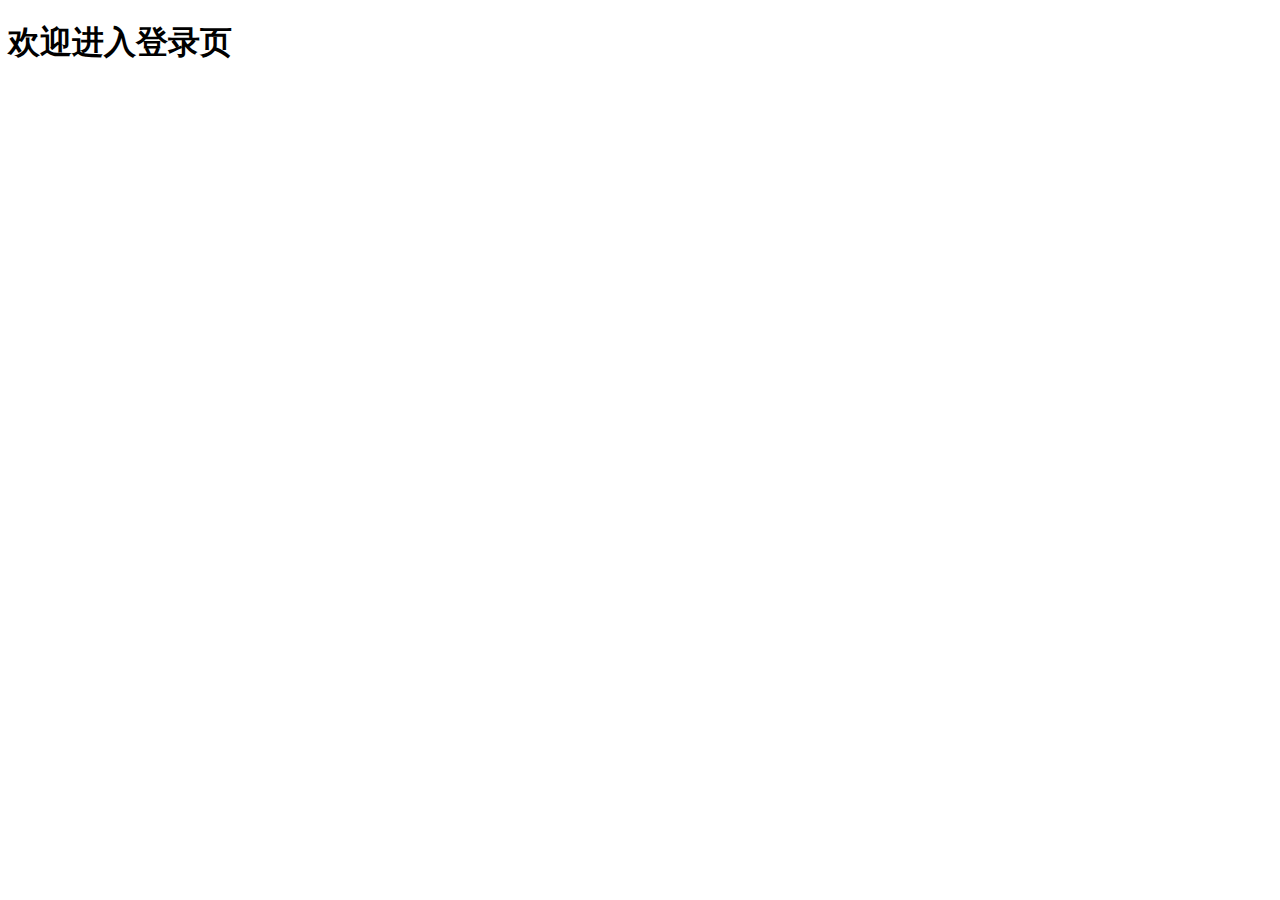
==== index.html @ f5b1056f "完成了登录和注册功能的开发" ====
<!DOCTYPE html>
<html lang="en">

<head>
    <meta charset="UTF-8">
    <meta http-equiv="X-UA-Compatible" content="IE=edge">
    <meta name="viewport" content="width=device-width, initial-scale=1.0">
    <title>Document</title>
</head>

<body>
    <h1>欢迎进入登录页</h1>
</body>

</html>
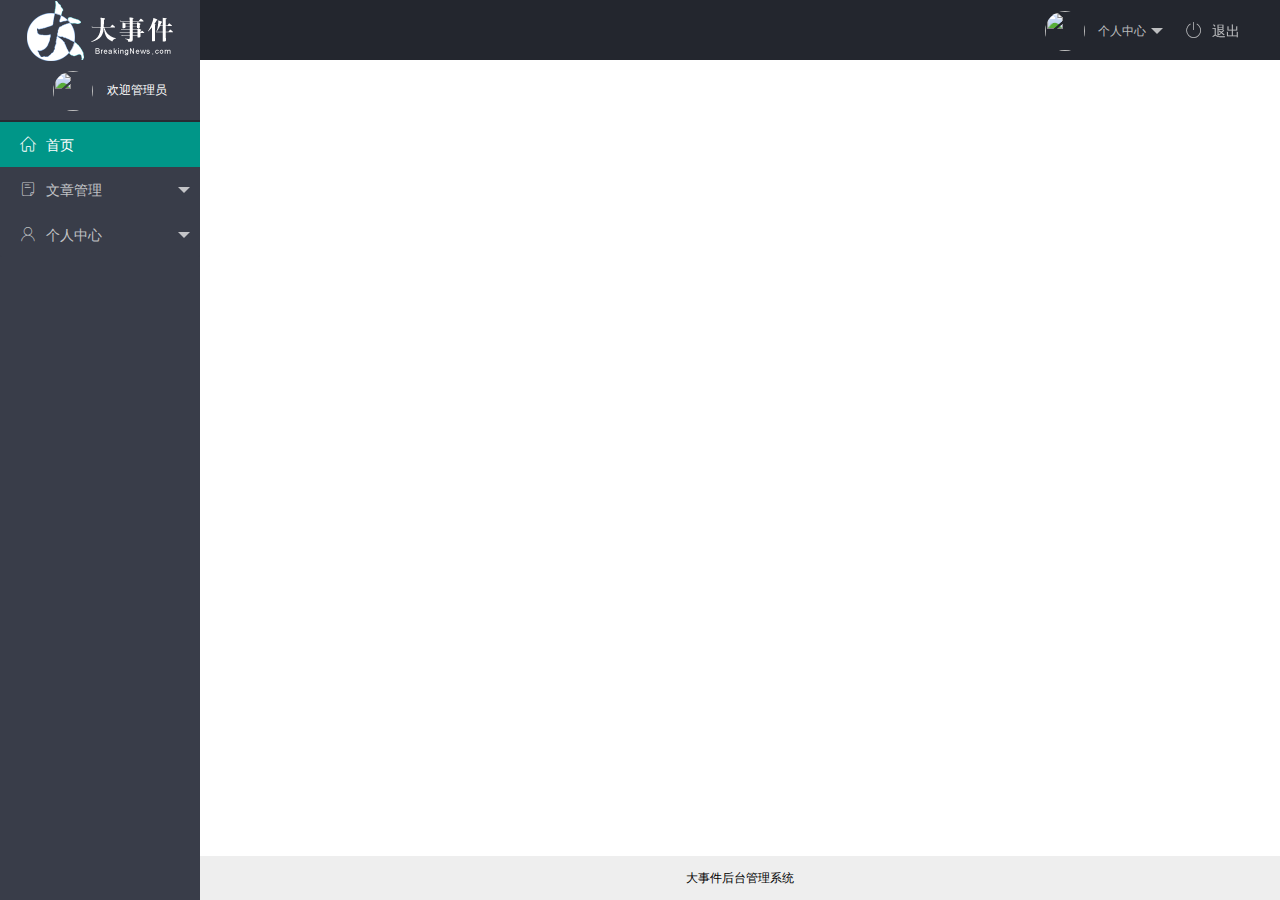
==== commit fb59032b: "完成了主页开发" ====
--- a/index.html
+++ b/index.html
@@ -5,11 +5,163 @@
     <meta charset="UTF-8">
     <meta http-equiv="X-UA-Compatible" content="IE=edge">
     <meta name="viewport" content="width=device-width, initial-scale=1.0">
-    <title>Document</title>
+    <title>后台首页</title>
+    <link rel="stylesheet" href="/assets/lib/layui/css/layui.css">
+    <!-- 导入第三方图标库 -->
+    <link rel="stylesheet" href="/assets/fonts/iconfont.css">
+    <link rel="stylesheet" href="/assets/css/index.css">
 </head>
 
 <body>
-    <h1>欢迎进入登录页</h1>
+
+    <div class="layui-layout layui-layout-admin">
+        <div class="layui-header">
+            <div class="layui-logo layui-hide-xs layui-bg-black">
+                <img src="/assets/images/logo.png" alt="">
+            </div>
+            <!-- 头部区域（可配合layui 已有的水平导航） -->
+            <ul class="layui-nav layui-layout-right">
+                <li class="layui-nav-item layui-hide layui-show-md-inline-block">
+                    <a href="javascript:;" class="userinfo">
+                        <img src="//tva1.sinaimg.cn/crop.0.0.118.118.180/5db11ff4gw1e77d3nqrv8j203b03cweg.jpg" class="layui-nav-img">
+                        <span class="text-avatar"></span> 个人中心
+                    </a>
+                    <dl class="layui-nav-child">
+                        <dd><a href="">基本资料</a></dd>
+                        <dd><a href="">更换头像</a></dd>
+                        <dd><a href="">重置密码</a></dd>
+                    </dl>
+                </li>
+                <li class="layui-nav-item" lay-unselect>
+                    <a href="JavaScript:;" id="loginout">
+                        <span class="iconfont icon-tuichu"></span>退出
+                    </a>
+                </li>
+            </ul>
+        </div>
+
+        <div class="layui-side layui-bg-black">
+            <div class="layui-side-scroll">
+                <div class="userinfo">
+                    <img src="//tva1.sinaimg.cn/crop.0.0.118.118.180/5db11ff4gw1e77d3nqrv8j203b03cweg.jpg" class="layui-nav-img">
+                    <span class="text-avatar"></span>
+                    <span id="welcome">欢迎</span>
+                </div>
+                <!-- 左侧导航区域（可配合layui已有的垂直导航） -->
+                <ul class="layui-nav layui-nav-tree" lay-filter="test" lay-shrink="all">
+                    <li class="layui-nav-item layui-this">
+                        <a class="" href="/home/dashboard.html" target="iframe">
+                            <span class="iconfont icon-home"></span>首页</a>
+
+                    </li>
+                    <li class="layui-nav-item">
+                        <a href="javascript:;">
+                            <span class="iconfont icon-16"></span>文章管理</a>
+                        <dl class="layui-nav-child">
+                            <dd>
+                                <a href="javascript:;">
+                                    <i class="layui-icon layui-icon-cols"></i>文章类别</a>
+                            </dd>
+                            <dd>
+                                <a href="javascript:;">
+                                    <i class="layui-icon layui-icon-cols"></i>文章列表</a>
+                            </dd>
+                            <dd>
+                                <a href="javascript:;">
+                                    <i class="layui-icon layui-icon-cols"></i>发布文章</a>
+                            </dd>
+                        </dl>
+                    </li>
+                    <li class="layui-nav-item">
+                        <a href="javascript:;">
+                            <span class="iconfont icon-user"></span>个人中心</a>
+                        <dl class="layui-nav-child">
+                            <dd>
+                                <a href="javascript:;">
+                                    <i class="layui-icon layui-icon-cols"></i>基本资料</a>
+                            </dd>
+                            <dd>
+                                <a href="javascript:;">
+                                    <i class="layui-icon layui-icon-cols"></i>更换头像</a>
+                            </dd>
+                            <dd>
+                                <a href="javascript:;">
+                                    <i class="layui-icon layui-icon-cols"></i>重置密码</a>
+                            </dd>
+                        </dl>
+                    </li>
+                </ul>
+            </div>
+        </div>
+
+        <div class="layui-body">
+            <!-- 内容主体区域 -->
+            <iframe src="" frameborder="0" name="iframe">
+
+            </iframe>
+        </div>
+
+        <div class="layui-footer">
+            <!-- 底部固定区域 -->
+            大事件后台管理系统
+        </div>
+    </div>
+    <script src="/assets/lib/layui/layui.all.js"></script>
+    <script>
+        //JS 
+        layui.use(['element', 'layer', 'util'], function() {
+            var element = layui.element,
+                layer = layui.layer,
+                util = layui.util,
+                $ = layui.$;
+
+            //头部事件
+            util.event('lay-header-event', {
+                //左侧菜单事件
+                menuLeft: function(othis) {
+                    layer.msg('展开左侧菜单的操作', {
+                        icon: 0
+                    });
+                },
+                menuRight: function() {
+                    layer.open({
+                        type: 1,
+                        content: '<div style="padding: 15px;">处理右侧面板的操作</div>',
+                        area: ['260px', '100%'],
+                        offset: 'rt' //右上角
+                            ,
+                        anim: 5,
+                        shadeClose: true
+                    });
+                }
+            });
+
+        });
+
+
+        var xhr = ""; //声明变量容纳XMLHttpRequest对象
+        //封装XMLHttpRequest对象创建⽅法（⽤于兼容低版本IE浏览器）
+        function createXHR() {
+            if (new window.XMLHttpRequest) { //如果浏览器⽀持对象XMLHttpRequest
+                xhr = new XMLHttpRequest();
+            } else {
+                xhr = new ActiveXObject("Microsoft.XMLH"); //低版本IE使⽤ActiveXObject
+            }
+        }
+        createXHR(); //调⽤函数以创建XMLHttpRequest对象
+        //使⽤XMLHttpRequest对象发送请求
+        xhr.open("get", "../../mock/userinfo.json", false); //创建请求
+        xhr.send(null); //发送请求
+        //获取返回的json数据，
+        var personStr = xhr.responseText; //返回的数据都是字符串，不具备对象⽅法
+        var per = JSON.parse(personStr); //使⽤JSON.parse⽅法将字符串数据转换为javascript对象
+        console.log(per) //tom
+    </script>”的文档
+
+    </script>
+    <script src="/assets/lib/layui/layui.all.js"></script>
+    <script src="/assets/lib/jquery.js" type="text/javascript"></script>
+    <script src="/assets/js/index.js" type="text/javascript"></script>
 </body>
 
 </html>--- a/assets/lib/layui/css/layui.css
+++ b/assets/lib/layui/css/layui.css
@@ -0,0 +1,5461 @@
+/** layui-v2.5.5 MIT License By https://www.layui.com */
+
+.layui-inline,
+img {
+    display: inline-block;
+    vertical-align: middle
+}
+
+h1,
+h2,
+h3,
+h4,
+h5,
+h6 {
+    font-weight: 400
+}
+
+.layui-edge,
+.layui-header,
+.layui-inline,
+.layui-main {
+    position: relative
+}
+
+.layui-body,
+.layui-edge,
+.layui-elip {
+    overflow: hidden
+}
+
+.layui-btn,
+.layui-edge,
+.layui-inline,
+img {
+    vertical-align: middle
+}
+
+.layui-btn,
+.layui-disabled,
+.layui-icon,
+.layui-unselect {
+    -moz-user-select: none;
+    -webkit-user-select: none;
+    -ms-user-select: none
+}
+
+.layui-elip,
+.layui-form-checkbox span,
+.layui-form-pane .layui-form-label {
+    text-overflow: ellipsis;
+    white-space: nowrap
+}
+
+.layui-breadcrumb,
+.layui-tree-btnGroup {
+    visibility: hidden
+}
+
+blockquote,
+body,
+button,
+dd,
+div,
+dl,
+dt,
+form,
+h1,
+h2,
+h3,
+h4,
+h5,
+h6,
+input,
+li,
+ol,
+p,
+pre,
+td,
+textarea,
+th,
+ul {
+    margin: 0;
+    padding: 0;
+    -webkit-tap-highlight-color: rgba(0, 0, 0, 0)
+}
+
+a:active,
+a:hover {
+    outline: 0
+}
+
+img {
+    border: none
+}
+
+li {
+    list-style: none
+}
+
+table {
+    border-collapse: collapse;
+    border-spacing: 0
+}
+
+h4,
+h5,
+h6 {
+    font-size: 100%
+}
+
+button,
+input,
+optgroup,
+option,
+select,
+textarea {
+    font-family: inherit;
+    font-size: inherit;
+    font-style: inherit;
+    font-weight: inherit;
+    outline: 0
+}
+
+pre {
+    white-space: pre-wrap;
+    white-space: -moz-pre-wrap;
+    white-space: -pre-wrap;
+    white-space: -o-pre-wrap;
+    word-wrap: break-word
+}
+
+body {
+    line-height: 24px;
+    font: 14px Helvetica Neue, Helvetica, PingFang SC, Tahoma, Arial, sans-serif
+}
+
+hr {
+    height: 1px;
+    margin: 10px 0;
+    border: 0;
+    clear: both
+}
+
+a {
+    color: #333;
+    text-decoration: none
+}
+
+a:hover {
+    color: #777
+}
+
+a cite {
+    font-style: normal;
+    *cursor: pointer
+}
+
+.layui-border-box,
+.layui-border-box * {
+    box-sizing: border-box
+}
+
+.layui-box,
+.layui-box * {
+    box-sizing: content-box
+}
+
+.layui-clear {
+    clear: both;
+    *zoom: 1
+}
+
+.layui-clear:after {
+    content: '\20';
+    clear: both;
+    *zoom: 1;
+    display: block;
+    height: 0
+}
+
+.layui-inline {
+    *display: inline;
+    *zoom: 1
+}
+
+.layui-edge {
+    display: inline-block;
+    width: 0;
+    height: 0;
+    border-width: 6px;
+    border-style: dashed;
+    border-color: transparent
+}
+
+.layui-edge-top {
+    top: -4px;
+    border-bottom-color: #999;
+    border-bottom-style: solid
+}
+
+.layui-edge-right {
+    border-left-color: #999;
+    border-left-style: solid
+}
+
+.layui-edge-bottom {
+    top: 2px;
+    border-top-color: #999;
+    border-top-style: solid
+}
+
+.layui-edge-left {
+    border-right-color: #999;
+    border-right-style: solid
+}
+
+.layui-disabled,
+.layui-disabled:hover {
+    color: #d2d2d2!important;
+    cursor: not-allowed!important
+}
+
+.layui-circle {
+    border-radius: 100%
+}
+
+.layui-show {
+    display: block!important
+}
+
+.layui-hide {
+    display: none!important
+}
+
+@font-face {
+    font-family: layui-icon;
+    src: url(../font/iconfont.eot?v=250);
+    src: url(../font/iconfont.eot?v=250#iefix) format('embedded-opentype'), url(../font/iconfont.woff2?v=250) format('woff2'), url(../font/iconfont.woff?v=250) format('woff'), url(../font/iconfont.ttf?v=250) format('truetype'), url(../font/iconfont.svg?v=250#layui-icon) format('svg')
+}
+
+.layui-icon {
+    font-family: layui-icon!important;
+    font-size: 16px;
+    font-style: normal;
+    -webkit-font-smoothing: antialiased;
+    -moz-osx-font-smoothing: grayscale
+}
+
+.layui-icon-reply-fill:before {
+    content: "\e611"
+}
+
+.layui-icon-set-fill:before {
+    content: "\e614"
+}
+
+.layui-icon-menu-fill:before {
+    content: "\e60f"
+}
+
+.layui-icon-search:before {
+    content: "\e615"
+}
+
+.layui-icon-share:before {
+    content: "\e641"
+}
+
+.layui-icon-set-sm:before {
+    content: "\e620"
+}
+
+.layui-icon-engine:before {
+    content: "\e628"
+}
+
+.layui-icon-close:before {
+    content: "\1006"
+}
+
+.layui-icon-close-fill:before {
+    content: "\1007"
+}
+
+.layui-icon-chart-screen:before {
+    content: "\e629"
+}
+
+.layui-icon-star:before {
+    content: "\e600"
+}
+
+.layui-icon-circle-dot:before {
+    content: "\e617"
+}
+
+.layui-icon-chat:before {
+    content: "\e606"
+}
+
+.layui-icon-release:before {
+    content: "\e609"
+}
+
+.layui-icon-list:before {
+    content: "\e60a"
+}
+
+.layui-icon-chart:before {
+    content: "\e62c"
+}
+
+.layui-icon-ok-circle:before {
+    content: "\1005"
+}
+
+.layui-icon-layim-theme:before {
+    content: "\e61b"
+}
+
+.layui-icon-table:before {
+    content: "\e62d"
+}
+
+.layui-icon-right:before {
+    content: "\e602"
+}
+
+.layui-icon-left:before {
+    content: "\e603"
+}
+
+.layui-icon-cart-simple:before {
+    content: "\e698"
+}
+
+.layui-icon-face-cry:before {
+    content: "\e69c"
+}
+
+.layui-icon-face-smile:before {
+    content: "\e6af"
+}
+
+.layui-icon-survey:before {
+    content: "\e6b2"
+}
+
+.layui-icon-tree:before {
+    content: "\e62e"
+}
+
+.layui-icon-upload-circle:before {
+    content: "\e62f"
+}
+
+.layui-icon-add-circle:before {
+    content: "\e61f"
+}
+
+.layui-icon-download-circle:before {
+    content: "\e601"
+}
+
+.layui-icon-templeate-1:before {
+    content: "\e630"
+}
+
+.layui-icon-util:before {
+    content: "\e631"
+}
+
+.layui-icon-face-surprised:before {
+    content: "\e664"
+}
+
+.layui-icon-edit:before {
+    content: "\e642"
+}
+
+.layui-icon-speaker:before {
+    content: "\e645"
+}
+
+.layui-icon-down:before {
+    content: "\e61a"
+}
+
+.layui-icon-file:before {
+    content: "\e621"
+}
+
+.layui-icon-layouts:before {
+    content: "\e632"
+}
+
+.layui-icon-rate-half:before {
+    content: "\e6c9"
+}
+
+.layui-icon-add-circle-fine:before {
+    content: "\e608"
+}
+
+.layui-icon-prev-circle:before {
+    content: "\e633"
+}
+
+.layui-icon-read:before {
+    content: "\e705"
+}
+
+.layui-icon-404:before {
+    content: "\e61c"
+}
+
+.layui-icon-carousel:before {
+    content: "\e634"
+}
+
+.layui-icon-help:before {
+    content: "\e607"
+}
+
+.layui-icon-code-circle:before {
+    content: "\e635"
+}
+
+.layui-icon-water:before {
+    content: "\e636"
+}
+
+.layui-icon-username:before {
+    content: "\e66f"
+}
+
+.layui-icon-find-fill:before {
+    content: "\e670"
+}
+
+.layui-icon-about:before {
+    content: "\e60b"
+}
+
+.layui-icon-location:before {
+    content: "\e715"
+}
+
+.layui-icon-up:before {
+    content: "\e619"
+}
+
+.layui-icon-pause:before {
+    content: "\e651"
+}
+
+.layui-icon-date:before {
+    content: "\e637"
+}
+
+.layui-icon-layim-uploadfile:before {
+    content: "\e61d"
+}
+
+.layui-icon-delete:before {
+    content: "\e640"
+}
+
+.layui-icon-play:before {
+    content: "\e652"
+}
+
+.layui-icon-top:before {
+    content: "\e604"
+}
+
+.layui-icon-friends:before {
+    content: "\e612"
+}
+
+.layui-icon-refresh-3:before {
+    content: "\e9aa"
+}
+
+.layui-icon-ok:before {
+    content: "\e605"
+}
+
+.layui-icon-layer:before {
+    content: "\e638"
+}
+
+.layui-icon-face-smile-fine:before {
+    content: "\e60c"
+}
+
+.layui-icon-dollar:before {
+    content: "\e659"
+}
+
+.layui-icon-group:before {
+    content: "\e613"
+}
+
+.layui-icon-layim-download:before {
+    content: "\e61e"
+}
+
+.layui-icon-picture-fine:before {
+    content: "\e60d"
+}
+
+.layui-icon-link:before {
+    content: "\e64c"
+}
+
+.layui-icon-diamond:before {
+    content: "\e735"
+}
+
+.layui-icon-log:before {
+    content: "\e60e"
+}
+
+.layui-icon-rate-solid:before {
+    content: "\e67a"
+}
+
+.layui-icon-fonts-del:before {
+    content: "\e64f"
+}
+
+.layui-icon-unlink:before {
+    content: "\e64d"
+}
+
+.layui-icon-fonts-clear:before {
+    content: "\e639"
+}
+
+.layui-icon-triangle-r:before {
+    content: "\e623"
+}
+
+.layui-icon-circle:before {
+    content: "\e63f"
+}
+
+.layui-icon-radio:before {
+    content: "\e643"
+}
+
+.layui-icon-align-center:before {
+    content: "\e647"
+}
+
+.layui-icon-align-right:before {
+    content: "\e648"
+}
+
+.layui-icon-align-left:before {
+    content: "\e649"
+}
+
+.layui-icon-loading-1:before {
+    content: "\e63e"
+}
+
+.layui-icon-return:before {
+    content: "\e65c"
+}
+
+.layui-icon-fonts-strong:before {
+    content: "\e62b"
+}
+
+.layui-icon-upload:before {
+    content: "\e67c"
+}
+
+.layui-icon-dialogue:before {
+    content: "\e63a"
+}
+
+.layui-icon-video:before {
+    content: "\e6ed"
+}
+
+.layui-icon-headset:before {
+    content: "\e6fc"
+}
+
+.layui-icon-cellphone-fine:before {
+    content: "\e63b"
+}
+
+.layui-icon-add-1:before {
+    content: "\e654"
+}
+
+.layui-icon-face-smile-b:before {
+    content: "\e650"
+}
+
+.layui-icon-fonts-html:before {
+    content: "\e64b"
+}
+
+.layui-icon-form:before {
+    content: "\e63c"
+}
+
+.layui-icon-cart:before {
+    content: "\e657"
+}
+
+.layui-icon-camera-fill:before {
+    content: "\e65d"
+}
+
+.layui-icon-tabs:before {
+    content: "\e62a"
+}
+
+.layui-icon-fonts-code:before {
+    content: "\e64e"
+}
+
+.layui-icon-fire:before {
+    content: "\e756"
+}
+
+.layui-icon-set:before {
+    content: "\e716"
+}
+
+.layui-icon-fonts-u:before {
+    content: "\e646"
+}
+
+.layui-icon-triangle-d:before {
+    content: "\e625"
+}
+
+.layui-icon-tips:before {
+    content: "\e702"
+}
+
+.layui-icon-picture:before {
+    content: "\e64a"
+}
+
+.layui-icon-more-vertical:before {
+    content: "\e671"
+}
+
+.layui-icon-flag:before {
+    content: "\e66c"
+}
+
+.layui-icon-loading:before {
+    content: "\e63d"
+}
+
+.layui-icon-fonts-i:before {
+    content: "\e644"
+}
+
+.layui-icon-refresh-1:before {
+    content: "\e666"
+}
+
+.layui-icon-rmb:before {
+    content: "\e65e"
+}
+
+.layui-icon-home:before {
+    content: "\e68e"
+}
+
+.layui-icon-user:before {
+    content: "\e770"
+}
+
+.layui-icon-notice:before {
+    content: "\e667"
+}
+
+.layui-icon-login-weibo:before {
+    content: "\e675"
+}
+
+.layui-icon-voice:before {
+    content: "\e688"
+}
+
+.layui-icon-upload-drag:before {
+    content: "\e681"
+}
+
+.layui-icon-login-qq:before {
+    content: "\e676"
+}
+
+.layui-icon-snowflake:before {
+    content: "\e6b1"
+}
+
+.layui-icon-file-b:before {
+    content: "\e655"
+}
+
+.layui-icon-template:before {
+    content: "\e663"
+}
+
+.layui-icon-auz:before {
+    content: "\e672"
+}
+
+.layui-icon-console:before {
+    content: "\e665"
+}
+
+.layui-icon-app:before {
+    content: "\e653"
+}
+
+.layui-icon-prev:before {
+    content: "\e65a"
+}
+
+.layui-icon-website:before {
+    content: "\e7ae"
+}
+
+.layui-icon-next:before {
+    content: "\e65b"
+}
+
+.layui-icon-component:before {
+    content: "\e857"
+}
+
+.layui-icon-more:before {
+    content: "\e65f"
+}
+
+.layui-icon-login-wechat:before {
+    content: "\e677"
+}
+
+.layui-icon-shrink-right:before {
+    content: "\e668"
+}
+
+.layui-icon-spread-left:before {
+    content: "\e66b"
+}
+
+.layui-icon-camera:before {
+    content: "\e660"
+}
+
+.layui-icon-note:before {
+    content: "\e66e"
+}
+
+.layui-icon-refresh:before {
+    content: "\e669"
+}
+
+.layui-icon-female:before {
+    content: "\e661"
+}
+
+.layui-icon-male:before {
+    content: "\e662"
+}
+
+.layui-icon-password:before {
+    content: "\e673"
+}
+
+.layui-icon-senior:before {
+    content: "\e674"
+}
+
+.layui-icon-theme:before {
+    content: "\e66a"
+}
+
+.layui-icon-tread:before {
+    content: "\e6c5"
+}
+
+.layui-icon-praise:before {
+    content: "\e6c6"
+}
+
+.layui-icon-star-fill:before {
+    content: "\e658"
+}
+
+.layui-icon-rate:before {
+    content: "\e67b"
+}
+
+.layui-icon-template-1:before {
+    content: "\e656"
+}
+
+.layui-icon-vercode:before {
+    content: "\e679"
+}
+
+.layui-icon-cellphone:before {
+    content: "\e678"
+}
+
+.layui-icon-screen-full:before {
+    content: "\e622"
+}
+
+.layui-icon-screen-restore:before {
+    content: "\e758"
+}
+
+.layui-icon-cols:before {
+    content: "\e610"
+}
+
+.layui-icon-export:before {
+    content: "\e67d"
+}
+
+.layui-icon-print:before {
+    content: "\e66d"
+}
+
+.layui-icon-slider:before {
+    content: "\e714"
+}
+
+.layui-icon-addition:before {
+    content: "\e624"
+}
+
+.layui-icon-subtraction:before {
+    content: "\e67e"
+}
+
+.layui-icon-service:before {
+    content: "\e626"
+}
+
+.layui-icon-transfer:before {
+    content: "\e691"
+}
+
+.layui-main {
+    width: 1140px;
+    margin: 0 auto
+}
+
+.layui-header {
+    z-index: 1000;
+    height: 60px
+}
+
+.layui-header a:hover {
+    transition: all .5s;
+    -webkit-transition: all .5s
+}
+
+.layui-side {
+    position: fixed;
+    left: 0;
+    top: 0;
+    bottom: 0;
+    z-index: 999;
+    width: 200px;
+    overflow-x: hidden
+}
+
+.layui-side-scroll {
+    position: relative;
+    width: 220px;
+    height: 100%;
+    overflow-x: hidden
+}
+
+.layui-body {
+    position: absolute;
+    left: 200px;
+    right: 0;
+    top: 0;
+    bottom: 0;
+    z-index: 998;
+    width: auto;
+    overflow-y: auto;
+    box-sizing: border-box
+}
+
+.layui-layout-body {
+    overflow: hidden
+}
+
+.layui-layout-admin .layui-header {
+    background-color: #23262E
+}
+
+.layui-layout-admin .layui-side {
+    top: 60px;
+    width: 200px;
+    overflow-x: hidden
+}
+
+.layui-layout-admin .layui-body {
+    position: fixed;
+    top: 60px;
+    bottom: 44px
+}
+
+.layui-layout-admin .layui-main {
+    width: auto;
+    margin: 0 15px
+}
+
+.layui-layout-admin .layui-footer {
+    position: fixed;
+    left: 200px;
+    right: 0;
+    bottom: 0;
+    height: 44px;
+    line-height: 44px;
+    padding: 0 15px;
+    background-color: #eee
+}
+
+.layui-layout-admin .layui-logo {
+    position: absolute;
+    left: 0;
+    top: 0;
+    width: 200px;
+    height: 100%;
+    line-height: 60px;
+    text-align: center;
+    color: #009688;
+    font-size: 16px
+}
+
+.layui-layout-admin .layui-header .layui-nav {
+    background: 0 0
+}
+
+.layui-layout-left {
+    position: absolute!important;
+    left: 200px;
+    top: 0
+}
+
+.layui-layout-right {
+    position: absolute!important;
+    right: 0;
+    top: 0
+}
+
+.layui-container {
+    position: relative;
+    margin: 0 auto;
+    padding: 0 15px;
+    box-sizing: border-box
+}
+
+.layui-fluid {
+    position: relative;
+    margin: 0 auto;
+    padding: 0 15px
+}
+
+.layui-row:after,
+.layui-row:before {
+    content: '';
+    display: block;
+    clear: both
+}
+
+.layui-col-lg1,
+.layui-col-lg10,
+.layui-col-lg11,
+.layui-col-lg12,
+.layui-col-lg2,
+.layui-col-lg3,
+.layui-col-lg4,
+.layui-col-lg5,
+.layui-col-lg6,
+.layui-col-lg7,
+.layui-col-lg8,
+.layui-col-lg9,
+.layui-col-md1,
+.layui-col-md10,
+.layui-col-md11,
+.layui-col-md12,
+.layui-col-md2,
+.layui-col-md3,
+.layui-col-md4,
+.layui-col-md5,
+.layui-col-md6,
+.layui-col-md7,
+.layui-col-md8,
+.layui-col-md9,
+.layui-col-sm1,
+.layui-col-sm10,
+.layui-col-sm11,
+.layui-col-sm12,
+.layui-col-sm2,
+.layui-col-sm3,
+.layui-col-sm4,
+.layui-col-sm5,
+.layui-col-sm6,
+.layui-col-sm7,
+.layui-col-sm8,
+.layui-col-sm9,
+.layui-col-xs1,
+.layui-col-xs10,
+.layui-col-xs11,
+.layui-col-xs12,
+.layui-col-xs2,
+.layui-col-xs3,
+.layui-col-xs4,
+.layui-col-xs5,
+.layui-col-xs6,
+.layui-col-xs7,
+.layui-col-xs8,
+.layui-col-xs9 {
+    position: relative;
+    display: block;
+    box-sizing: border-box
+}
+
+.layui-col-xs1,
+.layui-col-xs10,
+.layui-col-xs11,
+.layui-col-xs12,
+.layui-col-xs2,
+.layui-col-xs3,
+.layui-col-xs4,
+.layui-col-xs5,
+.layui-col-xs6,
+.layui-col-xs7,
+.layui-col-xs8,
+.layui-col-xs9 {
+    float: left
+}
+
+.layui-col-xs1 {
+    width: 8.33333333%
+}
+
+.layui-col-xs2 {
+    width: 16.66666667%
+}
+
+.layui-col-xs3 {
+    width: 25%
+}
+
+.layui-col-xs4 {
+    width: 33.33333333%
+}
+
+.layui-col-xs5 {
+    width: 41.66666667%
+}
+
+.layui-col-xs6 {
+    width: 50%
+}
+
+.layui-col-xs7 {
+    width: 58.33333333%
+}
+
+.layui-col-xs8 {
+    width: 66.66666667%
+}
+
+.layui-col-xs9 {
+    width: 75%
+}
+
+.layui-col-xs10 {
+    width: 83.33333333%
+}
+
+.layui-col-xs11 {
+    width: 91.66666667%
+}
+
+.layui-col-xs12 {
+    width: 100%
+}
+
+.layui-col-xs-offset1 {
+    margin-left: 8.33333333%
+}
+
+.layui-col-xs-offset2 {
+    margin-left: 16.66666667%
+}
+
+.layui-col-xs-offset3 {
+    margin-left: 25%
+}
+
+.layui-col-xs-offset4 {
+    margin-left: 33.33333333%
+}
+
+.layui-col-xs-offset5 {
+    margin-left: 41.66666667%
+}
+
+.layui-col-xs-offset6 {
+    margin-left: 50%
+}
+
+.layui-col-xs-offset7 {
+    margin-left: 58.33333333%
+}
+
+.layui-col-xs-offset8 {
+    margin-left: 66.66666667%
+}
+
+.layui-col-xs-offset9 {
+    margin-left: 75%
+}
+
+.layui-col-xs-offset10 {
+    margin-left: 83.33333333%
+}
+
+.layui-col-xs-offset11 {
+    margin-left: 91.66666667%
+}
+
+.layui-col-xs-offset12 {
+    margin-left: 100%
+}
+
+@media screen and (max-width:768px) {
+    .layui-hide-xs {
+        display: none!important
+    }
+    .layui-show-xs-block {
+        display: block!important
+    }
+    .layui-show-xs-inline {
+        display: inline!important
+    }
+    .layui-show-xs-inline-block {
+        display: inline-block!important
+    }
+}
+
+@media screen and (min-width:768px) {
+    .layui-container {
+        width: 750px
+    }
+    .layui-hide-sm {
+        display: none!important
+    }
+    .layui-show-sm-block {
+        display: block!important
+    }
+    .layui-show-sm-inline {
+        display: inline!important
+    }
+    .layui-show-sm-inline-block {
+        display: inline-block!important
+    }
+    .layui-col-sm1,
+    .layui-col-sm10,
+    .layui-col-sm11,
+    .layui-col-sm12,
+    .layui-col-sm2,
+    .layui-col-sm3,
+    .layui-col-sm4,
+    .layui-col-sm5,
+    .layui-col-sm6,
+    .layui-col-sm7,
+    .layui-col-sm8,
+    .layui-col-sm9 {
+        float: left
+    }
+    .layui-col-sm1 {
+        width: 8.33333333%
+    }
+    .layui-col-sm2 {
+        width: 16.66666667%
+    }
+    .layui-col-sm3 {
+        width: 25%
+    }
+    .layui-col-sm4 {
+        width: 33.33333333%
+    }
+    .layui-col-sm5 {
+        width: 41.66666667%
+    }
+    .layui-col-sm6 {
+        width: 50%
+    }
+    .layui-col-sm7 {
+        width: 58.33333333%
+    }
+    .layui-col-sm8 {
+        width: 66.66666667%
+    }
+    .layui-col-sm9 {
+        width: 75%
+    }
+    .layui-col-sm10 {
+        width: 83.33333333%
+    }
+    .layui-col-sm11 {
+        width: 91.66666667%
+    }
+    .layui-col-sm12 {
+        width: 100%
+    }
+    .layui-col-sm-offset1 {
+        margin-left: 8.33333333%
+    }
+    .layui-col-sm-offset2 {
+        margin-left: 16.66666667%
+    }
+    .layui-col-sm-offset3 {
+        margin-left: 25%
+    }
+    .layui-col-sm-offset4 {
+        margin-left: 33.33333333%
+    }
+    .layui-col-sm-offset5 {
+        margin-left: 41.66666667%
+    }
+    .layui-col-sm-offset6 {
+        margin-left: 50%
+    }
+    .layui-col-sm-offset7 {
+        margin-left: 58.33333333%
+    }
+    .layui-col-sm-offset8 {
+        margin-left: 66.66666667%
+    }
+    .layui-col-sm-offset9 {
+        margin-left: 75%
+    }
+    .layui-col-sm-offset10 {
+        margin-left: 83.33333333%
+    }
+    .layui-col-sm-offset11 {
+        margin-left: 91.66666667%
+    }
+    .layui-col-sm-offset12 {
+        margin-left: 100%
+    }
+}
+
+@media screen and (min-width:992px) {
+    .layui-container {
+        width: 970px
+    }
+    .layui-hide-md {
+        display: none!important
+    }
+    .layui-show-md-block {
+        display: block!important
+    }
+    .layui-show-md-inline {
+        display: inline!important
+    }
+    .layui-show-md-inline-block {
+        display: inline-block!important
+    }
+    .layui-col-md1,
+    .layui-col-md10,
+    .layui-col-md11,
+    .layui-col-md12,
+    .layui-col-md2,
+    .layui-col-md3,
+    .layui-col-md4,
+    .layui-col-md5,
+    .layui-col-md6,
+    .layui-col-md7,
+    .layui-col-md8,
+    .layui-col-md9 {
+        float: left
+    }
+    .layui-col-md1 {
+        width: 8.33333333%
+    }
+    .layui-col-md2 {
+        width: 16.66666667%
+    }
+    .layui-col-md3 {
+        width: 25%
+    }
+    .layui-col-md4 {
+        width: 33.33333333%
+    }
+    .layui-col-md5 {
+        width: 41.66666667%
+    }
+    .layui-col-md6 {
+        width: 50%
+    }
+    .layui-col-md7 {
+        width: 58.33333333%
+    }
+    .layui-col-md8 {
+        width: 66.66666667%
+    }
+    .layui-col-md9 {
+        width: 75%
+    }
+    .layui-col-md10 {
+        width: 83.33333333%
+    }
+    .layui-col-md11 {
+        width: 91.66666667%
+    }
+    .layui-col-md12 {
+        width: 100%
+    }
+    .layui-col-md-offset1 {
+        margin-left: 8.33333333%
+    }
+    .layui-col-md-offset2 {
+        margin-left: 16.66666667%
+    }
+    .layui-col-md-offset3 {
+        margin-left: 25%
+    }
+    .layui-col-md-offset4 {
+        margin-left: 33.33333333%
+    }
+    .layui-col-md-offset5 {
+        margin-left: 41.66666667%
+    }
+    .layui-col-md-offset6 {
+        margin-left: 50%
+    }
+    .layui-col-md-offset7 {
+        margin-left: 58.33333333%
+    }
+    .layui-col-md-offset8 {
+        margin-left: 66.66666667%
+    }
+    .layui-col-md-offset9 {
+        margin-left: 75%
+    }
+    .layui-col-md-offset10 {
+        margin-left: 83.33333333%
+    }
+    .layui-col-md-offset11 {
+        margin-left: 91.66666667%
+    }
+    .layui-col-md-offset12 {
+        margin-left: 100%
+    }
+}
+
+@media screen and (min-width:1200px) {
+    .layui-container {
+        width: 1170px
+    }
+    .layui-hide-lg {
+        display: none!important
+    }
+    .layui-show-lg-block {
+        display: block!important
+    }
+    .layui-show-lg-inline {
+        display: inline!important
+    }
+    .layui-show-lg-inline-block {
+        display: inline-block!important
+    }
+    .layui-col-lg1,
+    .layui-col-lg10,
+    .layui-col-lg11,
+    .layui-col-lg12,
+    .layui-col-lg2,
+    .layui-col-lg3,
+    .layui-col-lg4,
+    .layui-col-lg5,
+    .layui-col-lg6,
+    .layui-col-lg7,
+    .layui-col-lg8,
+    .layui-col-lg9 {
+        float: left
+    }
+    .layui-col-lg1 {
+        width: 8.33333333%
+    }
+    .layui-col-lg2 {
+        width: 16.66666667%
+    }
+    .layui-col-lg3 {
+        width: 25%
+    }
+    .layui-col-lg4 {
+        width: 33.33333333%
+    }
+    .layui-col-lg5 {
+        width: 41.66666667%
+    }
+    .layui-col-lg6 {
+        width: 50%
+    }
+    .layui-col-lg7 {
+        width: 58.33333333%
+    }
+    .layui-col-lg8 {
+        width: 66.66666667%
+    }
+    .layui-col-lg9 {
+        width: 75%
+    }
+    .layui-col-lg10 {
+        width: 83.33333333%
+    }
+    .layui-col-lg11 {
+        width: 91.66666667%
+    }
+    .layui-col-lg12 {
+        width: 100%
+    }
+    .layui-col-lg-offset1 {
+        margin-left: 8.33333333%
+    }
+    .layui-col-lg-offset2 {
+        margin-left: 16.66666667%
+    }
+    .layui-col-lg-offset3 {
+        margin-left: 25%
+    }
+    .layui-col-lg-offset4 {
+        margin-left: 33.33333333%
+    }
+    .layui-col-lg-offset5 {
+        margin-left: 41.66666667%
+    }
+    .layui-col-lg-offset6 {
+        margin-left: 50%
+    }
+    .layui-col-lg-offset7 {
+        margin-left: 58.33333333%
+    }
+    .layui-col-lg-offset8 {
+        margin-left: 66.66666667%
+    }
+    .layui-col-lg-offset9 {
+        margin-left: 75%
+    }
+    .layui-col-lg-offset10 {
+        margin-left: 83.33333333%
+    }
+    .layui-col-lg-offset11 {
+        margin-left: 91.66666667%
+    }
+    .layui-col-lg-offset12 {
+        margin-left: 100%
+    }
+}
+
+.layui-col-space1 {
+    margin: -.5px
+}
+
+.layui-col-space1>* {
+    padding: .5px
+}
+
+.layui-col-space3 {
+    margin: -1.5px
+}
+
+.layui-col-space3>* {
+    padding: 1.5px
+}
+
+.layui-col-space5 {
+    margin: -2.5px
+}
+
+.layui-col-space5>* {
+    padding: 2.5px
+}
+
+.layui-col-space8 {
+    margin: -3.5px
+}
+
+.layui-col-space8>* {
+    padding: 3.5px
+}
+
+.layui-col-space10 {
+    margin: -5px
+}
+
+.layui-col-space10>* {
+    padding: 5px
+}
+
+.layui-col-space12 {
+    margin: -6px
+}
+
+.layui-col-space12>* {
+    padding: 6px
+}
+
+.layui-col-space15 {
+    margin: -7.5px
+}
+
+.layui-col-space15>* {
+    padding: 7.5px
+}
+
+.layui-col-space18 {
+    margin: -9px
+}
+
+.layui-col-space18>* {
+    padding: 9px
+}
+
+.layui-col-space20 {
+    margin: -10px
+}
+
+.layui-col-space20>* {
+    padding: 10px
+}
+
+.layui-col-space22 {
+    margin: -11px
+}
+
+.layui-col-space22>* {
+    padding: 11px
+}
+
+.layui-col-space25 {
+    margin: -12.5px
+}
+
+.layui-col-space25>* {
+    padding: 12.5px
+}
+
+.layui-col-space30 {
+    margin: -15px
+}
+
+.layui-col-space30>* {
+    padding: 15px
+}
+
+.layui-btn,
+.layui-input,
+.layui-select,
+.layui-textarea,
+.layui-upload-button {
+    outline: 0;
+    -webkit-appearance: none;
+    transition: all .3s;
+    -webkit-transition: all .3s;
+    box-sizing: border-box
+}
+
+.layui-elem-quote {
+    margin-bottom: 10px;
+    padding: 15px;
+    line-height: 22px;
+    border-left: 5px solid #009688;
+    border-radius: 0 2px 2px 0;
+    background-color: #f2f2f2
+}
+
+.layui-quote-nm {
+    border-style: solid;
+    border-width: 1px 1px 1px 5px;
+    background: 0 0
+}
+
+.layui-elem-field {
+    margin-bottom: 10px;
+    padding: 0;
+    border-width: 1px;
+    border-style: solid
+}
+
+.layui-elem-field legend {
+    margin-left: 20px;
+    padding: 0 10px;
+    font-size: 20px;
+    font-weight: 300
+}
+
+.layui-field-title {
+    margin: 10px 0 20px;
+    border-width: 1px 0 0
+}
+
+.layui-field-box {
+    padding: 10px 15px
+}
+
+.layui-field-title .layui-field-box {
+    padding: 10px 0
+}
+
+.layui-progress {
+    position: relative;
+    height: 6px;
+    border-radius: 20px;
+    background-color: #e2e2e2
+}
+
+.layui-progress-bar {
+    position: absolute;
+    left: 0;
+    top: 0;
+    width: 0;
+    max-width: 100%;
+    height: 6px;
+    border-radius: 20px;
+    text-align: right;
+    background-color: #5FB878;
+    transition: all .3s;
+    -webkit-transition: all .3s
+}
+
+.layui-progress-big,
+.layui-progress-big .layui-progress-bar {
+    height: 18px;
+    line-height: 18px
+}
+
+.layui-progress-text {
+    position: relative;
+    top: -20px;
+    line-height: 18px;
+    font-size: 12px;
+    color: #666
+}
+
+.layui-progress-big .layui-progress-text {
+    position: static;
+    padding: 0 10px;
+    color: #fff
+}
+
+.layui-collapse {
+    border-width: 1px;
+    border-style: solid;
+    border-radius: 2px
+}
+
+.layui-colla-content,
+.layui-colla-item {
+    border-top-width: 1px;
+    border-top-style: solid
+}
+
+.layui-colla-item:first-child {
+    border-top: none
+}
+
+.layui-colla-title {
+    position: relative;
+    height: 42px;
+    line-height: 42px;
+    padding: 0 15px 0 35px;
+    color: #333;
+    background-color: #f2f2f2;
+    cursor: pointer;
+    font-size: 14px;
+    overflow: hidden
+}
+
+.layui-colla-content {
+    display: none;
+    padding: 10px 15px;
+    line-height: 22px;
+    color: #666
+}
+
+.layui-colla-icon {
+    position: absolute;
+    left: 15px;
+    top: 0;
+    font-size: 14px
+}
+
+.layui-card {
+    margin-bottom: 15px;
+    border-radius: 2px;
+    background-color: #fff;
+    box-shadow: 0 1px 2px 0 rgba(0, 0, 0, .05)
+}
+
+.layui-card:last-child {
+    margin-bottom: 0
+}
+
+.layui-card-header {
+    position: relative;
+    height: 42px;
+    line-height: 42px;
+    padding: 0 15px;
+    border-bottom: 1px solid #f6f6f6;
+    color: #333;
+    border-radius: 2px 2px 0 0;
+    font-size: 14px
+}
+
+.layui-bg-black,
+.layui-bg-blue,
+.layui-bg-cyan,
+.layui-bg-green,
+.layui-bg-orange,
+.layui-bg-red {
+    color: #fff!important
+}
+
+.layui-card-body {
+    position: relative;
+    padding: 10px 15px;
+    line-height: 24px
+}
+
+.layui-card-body[pad15] {
+    padding: 15px
+}
+
+.layui-card-body[pad20] {
+    padding: 20px
+}
+
+.layui-card-body .layui-table {
+    margin: 5px 0
+}
+
+.layui-card .layui-tab {
+    margin: 0
+}
+
+.layui-panel-window {
+    position: relative;
+    padding: 15px;
+    border-radius: 0;
+    border-top: 5px solid #E6E6E6;
+    background-color: #fff
+}
+
+.layui-auxiliar-moving {
+    position: fixed;
+    left: 0;
+    right: 0;
+    top: 0;
+    bottom: 0;
+    width: 100%;
+    height: 100%;
+    background: 0 0;
+    z-index: 9999999999
+}
+
+.layui-form-label,
+.layui-form-mid,
+.layui-form-select,
+.layui-input-block,
+.layui-input-inline,
+.layui-textarea {
+    position: relative
+}
+
+.layui-bg-red {
+    background-color: #FF5722!important
+}
+
+.layui-bg-orange {
+    background-color: #FFB800!important
+}
+
+.layui-bg-green {
+    background-color: #009688!important
+}
+
+.layui-bg-cyan {
+    background-color: #2F4056!important
+}
+
+.layui-bg-blue {
+    background-color: #1E9FFF!important
+}
+
+.layui-bg-black {
+    background-color: #393D49!important
+}
+
+.layui-bg-gray {
+    background-color: #eee!important;
+    color: #666!important
+}
+
+.layui-badge-rim,
+.layui-colla-content,
+.layui-colla-item,
+.layui-collapse,
+.layui-elem-field,
+.layui-form-pane .layui-form-item[pane],
+.layui-form-pane .layui-form-label,
+.layui-input,
+.layui-layedit,
+.layui-layedit-tool,
+.layui-quote-nm,
+.layui-select,
+.layui-tab-bar,
+.layui-tab-card,
+.layui-tab-title,
+.layui-tab-title .layui-this:after,
+.layui-textarea {
+    border-color: #e6e6e6
+}
+
+.layui-timeline-item:before,
+hr {
+    background-color: #e6e6e6
+}
+
+.layui-text {
+    line-height: 22px;
+    font-size: 14px;
+    color: #666
+}
+
+.layui-text h1,
+.layui-text h2,
+.layui-text h3 {
+    font-weight: 500;
+    color: #333
+}
+
+.layui-text h1 {
+    font-size: 30px
+}
+
+.layui-text h2 {
+    font-size: 24px
+}
+
+.layui-text h3 {
+    font-size: 18px
+}
+
+.layui-text a:not(.layui-btn) {
+    color: #01AAED
+}
+
+.layui-text a:not(.layui-btn):hover {
+    text-decoration: underline
+}
+
+.layui-text ul {
+    padding: 5px 0 5px 15px
+}
+
+.layui-text ul li {
+    margin-top: 5px;
+    list-style-type: disc
+}
+
+.layui-text em,
+.layui-word-aux {
+    color: #999!important;
+    padding: 0 5px!important
+}
+
+.layui-btn {
+    display: inline-block;
+    height: 38px;
+    line-height: 38px;
+    padding: 0 18px;
+    background-color: #009688;
+    color: #fff;
+    white-space: nowrap;
+    text-align: center;
+    font-size: 14px;
+    border: none;
+    border-radius: 2px;
+    cursor: pointer
+}
+
+.layui-btn:hover {
+    opacity: .8;
+    filter: alpha(opacity=80);
+    color: #fff
+}
+
+.layui-btn:active {
+    opacity: 1;
+    filter: alpha(opacity=100)
+}
+
+.layui-btn+.layui-btn {
+    margin-left: 10px
+}
+
+.layui-btn-container {
+    font-size: 0
+}
+
+.layui-btn-container .layui-btn {
+    margin-right: 10px;
+    margin-bottom: 10px
+}
+
+.layui-btn-container .layui-btn+.layui-btn {
+    margin-left: 0
+}
+
+.layui-table .layui-btn-container .layui-btn {
+    margin-bottom: 9px
+}
+
+.layui-btn-radius {
+    border-radius: 100px
+}
+
+.layui-btn .layui-icon {
+    margin-right: 3px;
+    font-size: 18px;
+    vertical-align: bottom;
+    vertical-align: middle\9
+}
+
+.layui-btn-primary {
+    border: 1px solid #C9C9C9;
+    background-color: #fff;
+    color: #555
+}
+
+.layui-btn-primary:hover {
+    border-color: #009688;
+    color: #333
+}
+
+.layui-btn-normal {
+    background-color: #1E9FFF
+}
+
+.layui-btn-warm {
+    background-color: #FFB800
+}
+
+.layui-btn-danger {
+    background-color: #FF5722
+}
+
+.layui-btn-checked {
+    background-color: #5FB878
+}
+
+.layui-btn-disabled,
+.layui-btn-disabled:active,
+.layui-btn-disabled:hover {
+    border: 1px solid #e6e6e6;
+    background-color: #FBFBFB;
+    color: #C9C9C9;
+    cursor: not-allowed;
+    opacity: 1
+}
+
+.layui-btn-lg {
+    height: 44px;
+    line-height: 44px;
+    padding: 0 25px;
+    font-size: 16px
+}
+
+.layui-btn-sm {
+    height: 30px;
+    line-height: 30px;
+    padding: 0 10px;
+    font-size: 12px
+}
+
+.layui-btn-sm i {
+    font-size: 16px!important
+}
+
+.layui-btn-xs {
+    height: 22px;
+    line-height: 22px;
+    padding: 0 5px;
+    font-size: 12px
+}
+
+.layui-btn-xs i {
+    font-size: 14px!important
+}
+
+.layui-btn-group {
+    display: inline-block;
+    vertical-align: middle;
+    font-size: 0
+}
+
+.layui-btn-group .layui-btn {
+    margin-left: 0!important;
+    margin-right: 0!important;
+    border-left: 1px solid rgba(255, 255, 255, .5);
+    border-radius: 0
+}
+
+.layui-btn-group .layui-btn-primary {
+    border-left: none
+}
+
+.layui-btn-group .layui-btn-primary:hover {
+    border-color: #C9C9C9;
+    color: #009688
+}
+
+.layui-btn-group .layui-btn:first-child {
+    border-left: none;
+    border-radius: 2px 0 0 2px
+}
+
+.layui-btn-group .layui-btn-primary:first-child {
+    border-left: 1px solid #c9c9c9
+}
+
+.layui-btn-group .layui-btn:last-child {
+    border-radius: 0 2px 2px 0
+}
+
+.layui-btn-group .layui-btn+.layui-btn {
+    margin-left: 0
+}
+
+.layui-btn-group+.layui-btn-group {
+    margin-left: 10px
+}
+
+.layui-btn-fluid {
+    width: 100%
+}
+
+.layui-input,
+.layui-select,
+.layui-textarea {
+    height: 38px;
+    line-height: 1.3;
+    line-height: 38px;
+    border-width: 1px;
+    border-style: solid;
+    background-color: #fff;
+    border-radius: 2px
+}
+
+.layui-input::-webkit-input-placeholder,
+.layui-select::-webkit-input-placeholder,
+.layui-textarea::-webkit-input-placeholder {
+    line-height: 1.3
+}
+
+.layui-input,
+.layui-textarea {
+    display: block;
+    width: 100%;
+    padding-left: 10px
+}
+
+.layui-input:hover,
+.layui-textarea:hover {
+    border-color: #D2D2D2!important
+}
+
+.layui-input:focus,
+.layui-textarea:focus {
+    border-color: #C9C9C9!important
+}
+
+.layui-textarea {
+    min-height: 100px;
+    height: auto;
+    line-height: 20px;
+    padding: 6px 10px;
+    resize: vertical
+}
+
+.layui-select {
+    padding: 0 10px
+}
+
+.layui-form input[type=checkbox],
+.layui-form input[type=radio],
+.layui-form select {
+    display: none
+}
+
+.layui-form [lay-ignore] {
+    display: initial
+}
+
+.layui-form-item {
+    margin-bottom: 15px;
+    clear: both;
+    *zoom: 1
+}
+
+.layui-form-item:after {
+    content: '\20';
+    clear: both;
+    *zoom: 1;
+    display: block;
+    height: 0
+}
+
+.layui-form-label {
+    float: left;
+    display: block;
+    padding: 9px 15px;
+    width: 80px;
+    font-weight: 400;
+    line-height: 20px;
+    text-align: right
+}
+
+.layui-form-label-col {
+    display: block;
+    float: none;
+    padding: 9px 0;
+    line-height: 20px;
+    text-align: left
+}
+
+.layui-form-item .layui-inline {
+    margin-bottom: 5px;
+    margin-right: 10px
+}
+
+.layui-input-block {
+    margin-left: 110px;
+    min-height: 36px
+}
+
+.layui-input-inline {
+    display: inline-block;
+    vertical-align: middle
+}
+
+.layui-form-item .layui-input-inline {
+    float: left;
+    width: 190px;
+    margin-right: 10px
+}
+
+.layui-form-text .layui-input-inline {
+    width: auto
+}
+
+.layui-form-mid {
+    float: left;
+    display: block;
+    padding: 9px 0!important;
+    line-height: 20px;
+    margin-right: 10px
+}
+
+.layui-form-danger+.layui-form-select .layui-input,
+.layui-form-danger:focus {
+    border-color: #FF5722!important
+}
+
+.layui-form-select .layui-input {
+    padding-right: 30px;
+    cursor: pointer
+}
+
+.layui-form-select .layui-edge {
+    position: absolute;
+    right: 10px;
+    top: 50%;
+    margin-top: -3px;
+    cursor: pointer;
+    border-width: 6px;
+    border-top-color: #c2c2c2;
+    border-top-style: solid;
+    transition: all .3s;
+    -webkit-transition: all .3s
+}
+
+.layui-form-select dl {
+    display: none;
+    position: absolute;
+    left: 0;
+    top: 42px;
+    padding: 5px 0;
+    z-index: 899;
+    min-width: 100%;
+    border: 1px solid #d2d2d2;
+    max-height: 300px;
+    overflow-y: auto;
+    background-color: #fff;
+    border-radius: 2px;
+    box-shadow: 0 2px 4px rgba(0, 0, 0, .12);
+    box-sizing: border-box
+}
+
+.layui-form-select dl dd,
+.layui-form-select dl dt {
+    padding: 0 10px;
+    line-height: 36px;
+    white-space: nowrap;
+    overflow: hidden;
+    text-overflow: ellipsis
+}
+
+.layui-form-select dl dt {
+    font-size: 12px;
+    color: #999
+}
+
+.layui-form-select dl dd {
+    cursor: pointer
+}
+
+.layui-form-select dl dd:hover {
+    background-color: #f2f2f2;
+    -webkit-transition: .5s all;
+    transition: .5s all
+}
+
+.layui-form-select .layui-select-group dd {
+    padding-left: 20px
+}
+
+.layui-form-select dl dd.layui-select-tips {
+    padding-left: 10px!important;
+    color: #999
+}
+
+.layui-form-select dl dd.layui-this {
+    background-color: #5FB878;
+    color: #fff
+}
+
+.layui-form-checkbox,
+.layui-form-select dl dd.layui-disabled {
+    background-color: #fff
+}
+
+.layui-form-selected dl {
+    display: block
+}
+
+.layui-form-checkbox,
+.layui-form-checkbox *,
+.layui-form-switch {
+    display: inline-block;
+    vertical-align: middle
+}
+
+.layui-form-selected .layui-edge {
+    margin-top: -9px;
+    -webkit-transform: rotate(180deg);
+    transform: rotate(180deg);
+    margin-top: -3px\9
+}
+
+:root .layui-form-selected .layui-edge {
+    margin-top: -9px\0/IE9
+}
+
+.layui-form-selectup dl {
+    top: auto;
+    bottom: 42px
+}
+
+.layui-select-none {
+    margin: 5px 0;
+    text-align: center;
+    color: #999
+}
+
+.layui-select-disabled .layui-disabled {
+    border-color: #eee!important
+}
+
+.layui-select-disabled .layui-edge {
+    border-top-color: #d2d2d2
+}
+
+.layui-form-checkbox {
+    position: relative;
+    height: 30px;
+    line-height: 30px;
+    margin-right: 10px;
+    padding-right: 30px;
+    cursor: pointer;
+    font-size: 0;
+    -webkit-transition: .1s linear;
+    transition: .1s linear;
+    box-sizing: border-box
+}
+
+.layui-form-checkbox span {
+    padding: 0 10px;
+    height: 100%;
+    font-size: 14px;
+    border-radius: 2px 0 0 2px;
+    background-color: #d2d2d2;
+    color: #fff;
+    overflow: hidden
+}
+
+.layui-form-checkbox:hover span {
+    background-color: #c2c2c2
+}
+
+.layui-form-checkbox i {
+    position: absolute;
+    right: 0;
+    top: 0;
+    width: 30px;
+    height: 28px;
+    border: 1px solid #d2d2d2;
+    border-left: none;
+    border-radius: 0 2px 2px 0;
+    color: #fff;
+    font-size: 20px;
+    text-align: center
+}
+
+.layui-form-checkbox:hover i {
+    border-color: #c2c2c2;
+    color: #c2c2c2
+}
+
+.layui-form-checked,
+.layui-form-checked:hover {
+    border-color: #5FB878
+}
+
+.layui-form-checked span,
+.layui-form-checked:hover span {
+    background-color: #5FB878
+}
+
+.layui-form-checked i,
+.layui-form-checked:hover i {
+    color: #5FB878
+}
+
+.layui-form-item .layui-form-checkbox {
+    margin-top: 4px
+}
+
+.layui-form-checkbox[lay-skin=primary] {
+    height: auto!important;
+    line-height: normal!important;
+    min-width: 18px;
+    min-height: 18px;
+    border: none!important;
+    margin-right: 0;
+    padding-left: 28px;
+    padding-right: 0;
+    background: 0 0
+}
+
+.layui-form-checkbox[lay-skin=primary] span {
+    padding-left: 0;
+    padding-right: 15px;
+    line-height: 18px;
+    background: 0 0;
+    color: #666
+}
+
+.layui-form-checkbox[lay-skin=primary] i {
+    right: auto;
+    left: 0;
+    width: 16px;
+    height: 16px;
+    line-height: 16px;
+    border: 1px solid #d2d2d2;
+    font-size: 12px;
+    border-radius: 2px;
+    background-color: #fff;
+    -webkit-transition: .1s linear;
+    transition: .1s linear
+}
+
+.layui-form-checkbox[lay-skin=primary]:hover i {
+    border-color: #5FB878;
+    color: #fff
+}
+
+.layui-form-checked[lay-skin=primary] i {
+    border-color: #5FB878!important;
+    background-color: #5FB878;
+    color: #fff
+}
+
+.layui-checkbox-disbaled[lay-skin=primary] span {
+    background: 0 0!important;
+    color: #c2c2c2
+}
+
+.layui-checkbox-disbaled[lay-skin=primary]:hover i {
+    border-color: #d2d2d2
+}
+
+.layui-form-item .layui-form-checkbox[lay-skin=primary] {
+    margin-top: 10px
+}
+
+.layui-form-switch {
+    position: relative;
+    height: 22px;
+    line-height: 22px;
+    min-width: 35px;
+    padding: 0 5px;
+    margin-top: 8px;
+    border: 1px solid #d2d2d2;
+    border-radius: 20px;
+    cursor: pointer;
+    background-color: #fff;
+    -webkit-transition: .1s linear;
+    transition: .1s linear
+}
+
+.layui-form-switch i {
+    position: absolute;
+    left: 5px;
+    top: 3px;
+    width: 16px;
+    height: 16px;
+    border-radius: 20px;
+    background-color: #d2d2d2;
+    -webkit-transition: .1s linear;
+    transition: .1s linear
+}
+
+.layui-form-switch em {
+    position: relative;
+    top: 0;
+    width: 25px;
+    margin-left: 21px;
+    padding: 0!important;
+    text-align: center!important;
+    color: #999!important;
+    font-style: normal!important;
+    font-size: 12px
+}
+
+.layui-form-onswitch {
+    border-color: #5FB878;
+    background-color: #5FB878
+}
+
+.layui-checkbox-disbaled,
+.layui-checkbox-disbaled i {
+    border-color: #e2e2e2!important
+}
+
+.layui-form-onswitch i {
+    left: 100%;
+    margin-left: -21px;
+    background-color: #fff
+}
+
+.layui-form-onswitch em {
+    margin-left: 5px;
+    margin-right: 21px;
+    color: #fff!important
+}
+
+.layui-checkbox-disbaled span {
+    background-color: #e2e2e2!important
+}
+
+.layui-checkbox-disbaled:hover i {
+    color: #fff!important
+}
+
+[lay-radio] {
+    display: none
+}
+
+.layui-form-radio,
+.layui-form-radio * {
+    display: inline-block;
+    vertical-align: middle
+}
+
+.layui-form-radio {
+    line-height: 28px;
+    margin: 6px 10px 0 0;
+    padding-right: 10px;
+    cursor: pointer;
+    font-size: 0
+}
+
+.layui-form-radio * {
+    font-size: 14px
+}
+
+.layui-form-radio>i {
+    margin-right: 8px;
+    font-size: 22px;
+    color: #c2c2c2
+}
+
+.layui-form-radio>i:hover,
+.layui-form-radioed>i {
+    color: #5FB878
+}
+
+.layui-radio-disbaled>i {
+    color: #e2e2e2!important
+}
+
+.layui-form-pane .layui-form-label {
+    width: 110px;
+    padding: 8px 15px;
+    height: 38px;
+    line-height: 20px;
+    border-width: 1px;
+    border-style: solid;
+    border-radius: 2px 0 0 2px;
+    text-align: center;
+    background-color: #FBFBFB;
+    overflow: hidden;
+    box-sizing: border-box
+}
+
+.layui-form-pane .layui-input-inline {
+    margin-left: -1px
+}
+
+.layui-form-pane .layui-input-block {
+    margin-left: 110px;
+    left: -1px
+}
+
+.layui-form-pane .layui-input {
+    border-radius: 0 2px 2px 0
+}
+
+.layui-form-pane .layui-form-text .layui-form-label {
+    float: none;
+    width: 100%;
+    border-radius: 2px;
+    box-sizing: border-box;
+    text-align: left
+}
+
+.layui-form-pane .layui-form-text .layui-input-inline {
+    display: block;
+    margin: 0;
+    top: -1px;
+    clear: both
+}
+
+.layui-form-pane .layui-form-text .layui-input-block {
+    margin: 0;
+    left: 0;
+    top: -1px
+}
+
+.layui-form-pane .layui-form-text .layui-textarea {
+    min-height: 100px;
+    border-radius: 0 0 2px 2px
+}
+
+.layui-form-pane .layui-form-checkbox {
+    margin: 4px 0 4px 10px
+}
+
+.layui-form-pane .layui-form-radio,
+.layui-form-pane .layui-form-switch {
+    margin-top: 6px;
+    margin-left: 10px
+}
+
+.layui-form-pane .layui-form-item[pane] {
+    position: relative;
+    border-width: 1px;
+    border-style: solid
+}
+
+.layui-form-pane .layui-form-item[pane] .layui-form-label {
+    position: absolute;
+    left: 0;
+    top: 0;
+    height: 100%;
+    border-width: 0 1px 0 0
+}
+
+.layui-form-pane .layui-form-item[pane] .layui-input-inline {
+    margin-left: 110px
+}
+
+@media screen and (max-width:450px) {
+    .layui-form-item .layui-form-label {
+        text-overflow: ellipsis;
+        overflow: hidden;
+        white-space: nowrap
+    }
+    .layui-form-item .layui-inline {
+        display: block;
+        margin-right: 0;
+        margin-bottom: 20px;
+        clear: both
+    }
+    .layui-form-item .layui-inline:after {
+        content: '\20';
+        clear: both;
+        display: block;
+        height: 0
+    }
+    .layui-form-item .layui-input-inline {
+        display: block;
+        float: none;
+        left: -3px;
+        width: auto;
+        margin: 0 0 10px 112px
+    }
+    .layui-form-item .layui-input-inline+.layui-form-mid {
+        margin-left: 110px;
+        top: -5px;
+        padding: 0
+    }
+    .layui-form-item .layui-form-checkbox {
+        margin-right: 5px;
+        margin-bottom: 5px
+    }
+}
+
+.layui-layedit {
+    border-width: 1px;
+    border-style: solid;
+    border-radius: 2px
+}
+
+.layui-layedit-tool {
+    padding: 3px 5px;
+    border-bottom-width: 1px;
+    border-bottom-style: solid;
+    font-size: 0
+}
+
+.layedit-tool-fixed {
+    position: fixed;
+    top: 0;
+    border-top: 1px solid #e2e2e2
+}
+
+.layui-layedit-tool .layedit-tool-mid,
+.layui-layedit-tool .layui-icon {
+    display: inline-block;
+    vertical-align: middle;
+    text-align: center;
+    font-size: 14px
+}
+
+.layui-layedit-tool .layui-icon {
+    position: relative;
+    width: 32px;
+    height: 30px;
+    line-height: 30px;
+    margin: 3px 5px;
+    color: #777;
+    cursor: pointer;
+    border-radius: 2px
+}
+
+.layui-layedit-tool .layui-icon:hover {
+    color: #393D49
+}
+
+.layui-layedit-tool .layui-icon:active {
+    color: #000
+}
+
+.layui-layedit-tool .layedit-tool-active {
+    background-color: #e2e2e2;
+    color: #000
+}
+
+.layui-layedit-tool .layui-disabled,
+.layui-layedit-tool .layui-disabled:hover {
+    color: #d2d2d2;
+    cursor: not-allowed
+}
+
+.layui-layedit-tool .layedit-tool-mid {
+    width: 1px;
+    height: 18px;
+    margin: 0 10px;
+    background-color: #d2d2d2
+}
+
+.layedit-tool-html {
+    width: 50px!important;
+    font-size: 30px!important
+}
+
+.layedit-tool-b,
+.layedit-tool-code,
+.layedit-tool-help {
+    font-size: 16px!important
+}
+
+.layedit-tool-d,
+.layedit-tool-face,
+.layedit-tool-image,
+.layedit-tool-unlink {
+    font-size: 18px!important
+}
+
+.layedit-tool-image input {
+    position: absolute;
+    font-size: 0;
+    left: 0;
+    top: 0;
+    width: 100%;
+    height: 100%;
+    opacity: .01;
+    filter: Alpha(opacity=1);
+    cursor: pointer
+}
+
+.layui-layedit-iframe iframe {
+    display: block;
+    width: 100%
+}
+
+#LAY_layedit_code {
+    overflow: hidden
+}
+
+.layui-laypage {
+    display: inline-block;
+    *display: inline;
+    *zoom: 1;
+    vertical-align: middle;
+    margin: 10px 0;
+    font-size: 0
+}
+
+.layui-laypage>a:first-child,
+.layui-laypage>a:first-child em {
+    border-radius: 2px 0 0 2px
+}
+
+.layui-laypage>a:last-child,
+.layui-laypage>a:last-child em {
+    border-radius: 0 2px 2px 0
+}
+
+.layui-laypage>:first-child {
+    margin-left: 0!important
+}
+
+.layui-laypage>:last-child {
+    margin-right: 0!important
+}
+
+.layui-laypage a,
+.layui-laypage button,
+.layui-laypage input,
+.layui-laypage select,
+.layui-laypage span {
+    border: 1px solid #e2e2e2
+}
+
+.layui-laypage a,
+.layui-laypage span {
+    display: inline-block;
+    *display: inline;
+    *zoom: 1;
+    vertical-align: middle;
+    padding: 0 15px;
+    height: 28px;
+    line-height: 28px;
+    margin: 0 -1px 5px 0;
+    background-color: #fff;
+    color: #333;
+    font-size: 12px
+}
+
+.layui-flow-more a *,
+.layui-laypage input,
+.layui-table-view select[lay-ignore] {
+    display: inline-block
+}
+
+.layui-laypage a:hover {
+    color: #009688
+}
+
+.layui-laypage em {
+    font-style: normal
+}
+
+.layui-laypage .layui-laypage-spr {
+    color: #999;
+    font-weight: 700
+}
+
+.layui-laypage a {
+    text-decoration: none
+}
+
+.layui-laypage .layui-laypage-curr {
+    position: relative
+}
+
+.layui-laypage .layui-laypage-curr em {
+    position: relative;
+    color: #fff
+}
+
+.layui-laypage .layui-laypage-curr .layui-laypage-em {
+    position: absolute;
+    left: -1px;
+    top: -1px;
+    padding: 1px;
+    width: 100%;
+    height: 100%;
+    background-color: #009688
+}
+
+.layui-laypage-em {
+    border-radius: 2px
+}
+
+.layui-laypage-next em,
+.layui-laypage-prev em {
+    font-family: Sim sun;
+    font-size: 16px
+}
+
+.layui-laypage .layui-laypage-count,
+.layui-laypage .layui-laypage-limits,
+.layui-laypage .layui-laypage-refresh,
+.layui-laypage .layui-laypage-skip {
+    margin-left: 10px;
+    margin-right: 10px;
+    padding: 0;
+    border: none
+}
+
+.layui-laypage .layui-laypage-limits,
+.layui-laypage .layui-laypage-refresh {
+    vertical-align: top
+}
+
+.layui-laypage .layui-laypage-refresh i {
+    font-size: 18px;
+    cursor: pointer
+}
+
+.layui-laypage select {
+    height: 22px;
+    padding: 3px;
+    border-radius: 2px;
+    cursor: pointer
+}
+
+.layui-laypage .layui-laypage-skip {
+    height: 30px;
+    line-height: 30px;
+    color: #999
+}
+
+.layui-laypage button,
+.layui-laypage input {
+    height: 30px;
+    line-height: 30px;
+    border-radius: 2px;
+    vertical-align: top;
+    background-color: #fff;
+    box-sizing: border-box
+}
+
+.layui-laypage input {
+    width: 40px;
+    margin: 0 10px;
+    padding: 0 3px;
+    text-align: center
+}
+
+.layui-laypage input:focus,
+.layui-laypage select:focus {
+    border-color: #009688!important
+}
+
+.layui-laypage button {
+    margin-left: 10px;
+    padding: 0 10px;
+    cursor: pointer
+}
+
+.layui-table,
+.layui-table-view {
+    margin: 10px 0
+}
+
+.layui-flow-more {
+    margin: 10px 0;
+    text-align: center;
+    color: #999;
+    font-size: 14px
+}
+
+.layui-flow-more a {
+    height: 32px;
+    line-height: 32px
+}
+
+.layui-flow-more a * {
+    vertical-align: top
+}
+
+.layui-flow-more a cite {
+    padding: 0 20px;
+    border-radius: 3px;
+    background-color: #eee;
+    color: #333;
+    font-style: normal
+}
+
+.layui-flow-more a cite:hover {
+    opacity: .8
+}
+
+.layui-flow-more a i {
+    font-size: 30px;
+    color: #737383
+}
+
+.layui-table {
+    width: 100%;
+    background-color: #fff;
+    color: #666
+}
+
+.layui-table tr {
+    transition: all .3s;
+    -webkit-transition: all .3s
+}
+
+.layui-table th {
+    text-align: left;
+    font-weight: 400
+}
+
+.layui-table tbody tr:hover,
+.layui-table thead tr,
+.layui-table-click,
+.layui-table-header,
+.layui-table-hover,
+.layui-table-mend,
+.layui-table-patch,
+.layui-table-tool,
+.layui-table-total,
+.layui-table-total tr,
+.layui-table[lay-even] tr:nth-child(even) {
+    background-color: #f2f2f2
+}
+
+.layui-table td,
+.layui-table th,
+.layui-table-col-set,
+.layui-table-fixed-r,
+.layui-table-grid-down,
+.layui-table-header,
+.layui-table-page,
+.layui-table-tips-main,
+.layui-table-tool,
+.layui-table-total,
+.layui-table-view,
+.layui-table[lay-skin=line],
+.layui-table[lay-skin=row] {
+    border-width: 1px;
+    border-style: solid;
+    border-color: #e6e6e6
+}
+
+.layui-table td,
+.layui-table th {
+    position: relative;
+    padding: 9px 15px;
+    min-height: 20px;
+    line-height: 20px;
+    font-size: 14px
+}
+
+.layui-table[lay-skin=line] td,
+.layui-table[lay-skin=line] th {
+    border-width: 0 0 1px
+}
+
+.layui-table[lay-skin=row] td,
+.layui-table[lay-skin=row] th {
+    border-width: 0 1px 0 0
+}
+
+.layui-table[lay-skin=nob] td,
+.layui-table[lay-skin=nob] th {
+    border: none
+}
+
+.layui-table img {
+    max-width: 100px
+}
+
+.layui-table[lay-size=lg] td,
+.layui-table[lay-size=lg] th {
+    padding: 15px 30px
+}
+
+.layui-table-view .layui-table[lay-size=lg] .layui-table-cell {
+    height: 40px;
+    line-height: 40px
+}
+
+.layui-table[lay-size=sm] td,
+.layui-table[lay-size=sm] th {
+    font-size: 12px;
+    padding: 5px 10px
+}
+
+.layui-table-view .layui-table[lay-size=sm] .layui-table-cell {
+    height: 20px;
+    line-height: 20px
+}
+
+.layui-table[lay-data] {
+    display: none
+}
+
+.layui-table-box {
+    position: relative;
+    overflow: hidden
+}
+
+.layui-table-view .layui-table {
+    position: relative;
+    width: auto;
+    margin: 0
+}
+
+.layui-table-view .layui-table[lay-skin=line] {
+    border-width: 0 1px 0 0
+}
+
+.layui-table-view .layui-table[lay-skin=row] {
+    border-width: 0 0 1px
+}
+
+.layui-table-view .layui-table td,
+.layui-table-view .layui-table th {
+    padding: 5px 0;
+    border-top: none;
+    border-left: none
+}
+
+.layui-table-view .layui-table th.layui-unselect .layui-table-cell span {
+    cursor: pointer
+}
+
+.layui-table-view .layui-table td {
+    cursor: default
+}
+
+.layui-table-view .layui-table td[data-edit=text] {
+    cursor: text
+}
+
+.layui-table-view .layui-form-checkbox[lay-skin=primary] i {
+    width: 18px;
+    height: 18px
+}
+
+.layui-table-view .layui-form-radio {
+    line-height: 0;
+    padding: 0
+}
+
+.layui-table-view .layui-form-radio>i {
+    margin: 0;
+    font-size: 20px
+}
+
+.layui-table-init {
+    position: absolute;
+    left: 0;
+    top: 0;
+    width: 100%;
+    height: 100%;
+    text-align: center;
+    z-index: 110
+}
+
+.layui-table-init .layui-icon {
+    position: absolute;
+    left: 50%;
+    top: 50%;
+    margin: -15px 0 0 -15px;
+    font-size: 30px;
+    color: #c2c2c2
+}
+
+.layui-table-header {
+    border-width: 0 0 1px;
+    overflow: hidden
+}
+
+.layui-table-header .layui-table {
+    margin-bottom: -1px
+}
+
+.layui-table-tool .layui-inline[lay-event] {
+    position: relative;
+    width: 26px;
+    height: 26px;
+    padding: 5px;
+    line-height: 16px;
+    margin-right: 10px;
+    text-align: center;
+    color: #333;
+    border: 1px solid #ccc;
+    cursor: pointer;
+    -webkit-transition: .5s all;
+    transition: .5s all
+}
+
+.layui-table-tool .layui-inline[lay-event]:hover {
+    border: 1px solid #999
+}
+
+.layui-table-tool-temp {
+    padding-right: 120px
+}
+
+.layui-table-tool-self {
+    position: absolute;
+    right: 17px;
+    top: 10px
+}
+
+.layui-table-tool .layui-table-tool-self .layui-inline[lay-event] {
+    margin: 0 0 0 10px
+}
+
+.layui-table-tool-panel {
+    position: absolute;
+    top: 29px;
+    left: -1px;
+    padding: 5px 0;
+    min-width: 150px;
+    min-height: 40px;
+    border: 1px solid #d2d2d2;
+    text-align: left;
+    overflow-y: auto;
+    background-color: #fff;
+    box-shadow: 0 2px 4px rgba(0, 0, 0, .12)
+}
+
+.layui-table-cell,
+.layui-table-tool-panel li {
+    overflow: hidden;
+    text-overflow: ellipsis;
+    white-space: nowrap
+}
+
+.layui-table-tool-panel li {
+    padding: 0 10px;
+    line-height: 30px;
+    -webkit-transition: .5s all;
+    transition: .5s all
+}
+
+.layui-table-tool-panel li .layui-form-checkbox[lay-skin=primary] {
+    width: 100%;
+    padding-left: 28px
+}
+
+.layui-table-tool-panel li:hover {
+    background-color: #f2f2f2
+}
+
+.layui-table-tool-panel li .layui-form-checkbox[lay-skin=primary] i {
+    position: absolute;
+    left: 0;
+    top: 0
+}
+
+.layui-table-tool-panel li .layui-form-checkbox[lay-skin=primary] span {
+    padding: 0
+}
+
+.layui-table-tool .layui-table-tool-self .layui-table-tool-panel {
+    left: auto;
+    right: -1px
+}
+
+.layui-table-col-set {
+    position: absolute;
+    right: 0;
+    top: 0;
+    width: 20px;
+    height: 100%;
+    border-width: 0 0 0 1px;
+    background-color: #fff
+}
+
+.layui-table-sort {
+    width: 10px;
+    height: 20px;
+    margin-left: 5px;
+    cursor: pointer!important
+}
+
+.layui-table-sort .layui-edge {
+    position: absolute;
+    left: 5px;
+    border-width: 5px
+}
+
+.layui-table-sort .layui-table-sort-asc {
+    top: 3px;
+    border-top: none;
+    border-bottom-style: solid;
+    border-bottom-color: #b2b2b2
+}
+
+.layui-table-sort .layui-table-sort-asc:hover {
+    border-bottom-color: #666
+}
+
+.layui-table-sort .layui-table-sort-desc {
+    bottom: 5px;
+    border-bottom: none;
+    border-top-style: solid;
+    border-top-color: #b2b2b2
+}
+
+.layui-table-sort .layui-table-sort-desc:hover {
+    border-top-color: #666
+}
+
+.layui-table-sort[lay-sort=asc] .layui-table-sort-asc {
+    border-bottom-color: #000
+}
+
+.layui-table-sort[lay-sort=desc] .layui-table-sort-desc {
+    border-top-color: #000
+}
+
+.layui-table-cell {
+    height: 28px;
+    line-height: 28px;
+    padding: 0 15px;
+    position: relative;
+    box-sizing: border-box
+}
+
+.layui-table-cell .layui-form-checkbox[lay-skin=primary] {
+    top: -1px;
+    padding: 0
+}
+
+.layui-table-cell .layui-table-link {
+    color: #01AAED
+}
+
+.laytable-cell-checkbox,
+.laytable-cell-numbers,
+.laytable-cell-radio,
+.laytable-cell-space {
+    padding: 0;
+    text-align: center
+}
+
+.layui-table-body {
+    position: relative;
+    overflow: auto;
+    margin-right: -1px;
+    margin-bottom: -1px
+}
+
+.layui-table-body .layui-none {
+    line-height: 26px;
+    padding: 15px;
+    text-align: center;
+    color: #999
+}
+
+.layui-table-fixed {
+    position: absolute;
+    left: 0;
+    top: 0;
+    z-index: 101
+}
+
+.layui-table-fixed .layui-table-body {
+    overflow: hidden
+}
+
+.layui-table-fixed-l {
+    box-shadow: 0 -1px 8px rgba(0, 0, 0, .08)
+}
+
+.layui-table-fixed-r {
+    left: auto;
+    right: -1px;
+    border-width: 0 0 0 1px;
+    box-shadow: -1px 0 8px rgba(0, 0, 0, .08)
+}
+
+.layui-table-fixed-r .layui-table-header {
+    position: relative;
+    overflow: visible
+}
+
+.layui-table-mend {
+    position: absolute;
+    right: -49px;
+    top: 0;
+    height: 100%;
+    width: 50px
+}
+
+.layui-table-tool {
+    position: relative;
+    z-index: 890;
+    width: 100%;
+    min-height: 50px;
+    line-height: 30px;
+    padding: 10px 15px;
+    border-width: 0 0 1px
+}
+
+.layui-table-tool .layui-btn-container {
+    margin-bottom: -10px
+}
+
+.layui-table-page,
+.layui-table-total {
+    border-width: 1px 0 0;
+    margin-bottom: -1px;
+    overflow: hidden
+}
+
+.layui-table-page {
+    position: relative;
+    width: 100%;
+    padding: 7px 7px 0;
+    height: 41px;
+    font-size: 12px;
+    white-space: nowrap
+}
+
+.layui-table-page>div {
+    height: 26px
+}
+
+.layui-table-page .layui-laypage {
+    margin: 0
+}
+
+.layui-table-page .layui-laypage a,
+.layui-table-page .layui-laypage span {
+    height: 26px;
+    line-height: 26px;
+    margin-bottom: 10px;
+    border: none;
+    background: 0 0
+}
+
+.layui-table-page .layui-laypage a,
+.layui-table-page .layui-laypage span.layui-laypage-curr {
+    padding: 0 12px
+}
+
+.layui-table-page .layui-laypage span {
+    margin-left: 0;
+    padding: 0
+}
+
+.layui-table-page .layui-laypage .layui-laypage-prev {
+    margin-left: -7px!important
+}
+
+.layui-table-page .layui-laypage .layui-laypage-curr .layui-laypage-em {
+    left: 0;
+    top: 0;
+    padding: 0
+}
+
+.layui-table-page .layui-laypage button,
+.layui-table-page .layui-laypage input {
+    height: 26px;
+    line-height: 26px
+}
+
+.layui-table-page .layui-laypage input {
+    width: 40px
+}
+
+.layui-table-page .layui-laypage button {
+    padding: 0 10px
+}
+
+.layui-table-page select {
+    height: 18px
+}
+
+.layui-table-patch .layui-table-cell {
+    padding: 0;
+    width: 30px
+}
+
+.layui-table-edit {
+    position: absolute;
+    left: 0;
+    top: 0;
+    width: 100%;
+    height: 100%;
+    padding: 0 14px 1px;
+    border-radius: 0;
+    box-shadow: 1px 1px 20px rgba(0, 0, 0, .15)
+}
+
+.layui-table-edit:focus {
+    border-color: #5FB878!important
+}
+
+select.layui-table-edit {
+    padding: 0 0 0 10px;
+    border-color: #C9C9C9
+}
+
+.layui-table-view .layui-form-checkbox,
+.layui-table-view .layui-form-radio,
+.layui-table-view .layui-form-switch {
+    top: 0;
+    margin: 0;
+    box-sizing: content-box
+}
+
+.layui-table-view .layui-form-checkbox {
+    top: -1px;
+    height: 26px;
+    line-height: 26px
+}
+
+.layui-table-view .layui-form-checkbox i {
+    height: 26px
+}
+
+.layui-table-grid .layui-table-cell {
+    overflow: visible
+}
+
+.layui-table-grid-down {
+    position: absolute;
+    top: 0;
+    right: 0;
+    width: 26px;
+    height: 100%;
+    padding: 5px 0;
+    border-width: 0 0 0 1px;
+    text-align: center;
+    background-color: #fff;
+    color: #999;
+    cursor: pointer
+}
+
+.layui-table-grid-down .layui-icon {
+    position: absolute;
+    top: 50%;
+    left: 50%;
+    margin: -8px 0 0 -8px
+}
+
+.layui-table-grid-down:hover {
+    background-color: #fbfbfb
+}
+
+body .layui-table-tips .layui-layer-content {
+    background: 0 0;
+    padding: 0;
+    box-shadow: 0 1px 6px rgba(0, 0, 0, .12)
+}
+
+.layui-table-tips-main {
+    margin: -44px 0 0 -1px;
+    max-height: 150px;
+    padding: 8px 15px;
+    font-size: 14px;
+    overflow-y: scroll;
+    background-color: #fff;
+    color: #666
+}
+
+.layui-table-tips-c {
+    position: absolute;
+    right: -3px;
+    top: -13px;
+    width: 20px;
+    height: 20px;
+    padding: 3px;
+    cursor: pointer;
+    background-color: #666;
+    border-radius: 50%;
+    color: #fff
+}
+
+.layui-table-tips-c:hover {
+    background-color: #777
+}
+
+.layui-table-tips-c:before {
+    position: relative;
+    right: -2px
+}
+
+.layui-upload-file {
+    display: none!important;
+    opacity: .01;
+    filter: Alpha(opacity=1)
+}
+
+.layui-upload-drag,
+.layui-upload-form,
+.layui-upload-wrap {
+    display: inline-block
+}
+
+.layui-upload-list {
+    margin: 10px 0
+}
+
+.layui-upload-choose {
+    padding: 0 10px;
+    color: #999
+}
+
+.layui-upload-drag {
+    position: relative;
+    padding: 30px;
+    border: 1px dashed #e2e2e2;
+    background-color: #fff;
+    text-align: center;
+    cursor: pointer;
+    color: #999
+}
+
+.layui-upload-drag .layui-icon {
+    font-size: 50px;
+    color: #009688
+}
+
+.layui-upload-drag[lay-over] {
+    border-color: #009688
+}
+
+.layui-upload-iframe {
+    position: absolute;
+    width: 0;
+    height: 0;
+    border: 0;
+    visibility: hidden
+}
+
+.layui-upload-wrap {
+    position: relative;
+    vertical-align: middle
+}
+
+.layui-upload-wrap .layui-upload-file {
+    display: block!important;
+    position: absolute;
+    left: 0;
+    top: 0;
+    z-index: 10;
+    font-size: 100px;
+    width: 100%;
+    height: 100%;
+    opacity: .01;
+    filter: Alpha(opacity=1);
+    cursor: pointer
+}
+
+.layui-transfer-active,
+.layui-transfer-box {
+    display: inline-block;
+    vertical-align: middle
+}
+
+.layui-transfer-box,
+.layui-transfer-header,
+.layui-transfer-search {
+    border-width: 0;
+    border-style: solid;
+    border-color: #e6e6e6
+}
+
+.layui-transfer-box {
+    position: relative;
+    border-width: 1px;
+    width: 200px;
+    height: 360px;
+    border-radius: 2px;
+    background-color: #fff
+}
+
+.layui-transfer-box .layui-form-checkbox {
+    width: 100%;
+    margin: 0!important
+}
+
+.layui-transfer-header {
+    height: 38px;
+    line-height: 38px;
+    padding: 0 10px;
+    border-bottom-width: 1px
+}
+
+.layui-transfer-search {
+    position: relative;
+    padding: 10px;
+    border-bottom-width: 1px
+}
+
+.layui-transfer-search .layui-input {
+    height: 32px;
+    padding-left: 30px;
+    font-size: 12px
+}
+
+.layui-transfer-search .layui-icon-search {
+    position: absolute;
+    left: 20px;
+    top: 50%;
+    margin-top: -8px;
+    color: #666
+}
+
+.layui-transfer-active {
+    margin: 0 15px
+}
+
+.layui-transfer-active .layui-btn {
+    display: block;
+    margin: 0;
+    padding: 0 15px;
+    background-color: #5FB878;
+    border-color: #5FB878;
+    color: #fff
+}
+
+.layui-transfer-active .layui-btn-disabled {
+    background-color: #FBFBFB;
+    border-color: #e6e6e6;
+    color: #C9C9C9
+}
+
+.layui-transfer-active .layui-btn:first-child {
+    margin-bottom: 15px
+}
+
+.layui-transfer-active .layui-btn .layui-icon {
+    margin: 0;
+    font-size: 14px!important
+}
+
+.layui-transfer-data {
+    padding: 5px 0;
+    overflow: auto
+}
+
+.layui-transfer-data li {
+    height: 32px;
+    line-height: 32px;
+    padding: 0 10px
+}
+
+.layui-transfer-data li:hover {
+    background-color: #f2f2f2;
+    transition: .5s all
+}
+
+.layui-transfer-data .layui-none {
+    padding: 15px 10px;
+    text-align: center;
+    color: #999
+}
+
+.layui-nav {
+    position: relative;
+    padding: 0 20px;
+    background-color: #393D49;
+    color: #fff;
+    border-radius: 2px;
+    font-size: 0;
+    box-sizing: border-box
+}
+
+.layui-nav * {
+    font-size: 14px
+}
+
+.layui-nav .layui-nav-item {
+    position: relative;
+    display: inline-block;
+    *display: inline;
+    *zoom: 1;
+    vertical-align: middle;
+    line-height: 60px
+}
+
+.layui-nav .layui-nav-item a {
+    display: block;
+    padding: 0 20px;
+    color: #fff;
+    color: rgba(255, 255, 255, .7);
+    transition: all .3s;
+    -webkit-transition: all .3s
+}
+
+.layui-nav .layui-this:after,
+.layui-nav-bar,
+.layui-nav-tree .layui-nav-itemed:after {
+    position: absolute;
+    left: 0;
+    top: 0;
+    width: 0;
+    height: 5px;
+    background-color: #5FB878;
+    transition: all .2s;
+    -webkit-transition: all .2s
+}
+
+.layui-nav-bar {
+    z-index: 1000
+}
+
+.layui-nav .layui-nav-item a:hover,
+.layui-nav .layui-this a {
+    color: #fff
+}
+
+.layui-nav .layui-this:after {
+    content: '';
+    top: auto;
+    bottom: 0;
+    width: 100%
+}
+
+.layui-nav-img {
+    width: 30px;
+    height: 30px;
+    margin-right: 10px;
+    border-radius: 50%
+}
+
+.layui-nav .layui-nav-more {
+    content: '';
+    width: 0;
+    height: 0;
+    border-style: solid dashed dashed;
+    border-color: #fff transparent transparent;
+    overflow: hidden;
+    cursor: pointer;
+    transition: all .2s;
+    -webkit-transition: all .2s;
+    position: absolute;
+    top: 50%;
+    right: 3px;
+    margin-top: -3px;
+    border-width: 6px;
+    border-top-color: rgba(255, 255, 255, .7)
+}
+
+.layui-nav .layui-nav-mored,
+.layui-nav-itemed>a .layui-nav-more {
+    margin-top: -9px;
+    border-style: dashed dashed solid;
+    border-color: transparent transparent #fff
+}
+
+.layui-nav-child {
+    display: none;
+    position: absolute;
+    left: 0;
+    top: 65px;
+    min-width: 100%;
+    line-height: 36px;
+    padding: 5px 0;
+    box-shadow: 0 2px 4px rgba(0, 0, 0, .12);
+    border: 1px solid #d2d2d2;
+    background-color: #fff;
+    z-index: 100;
+    border-radius: 2px;
+    white-space: nowrap
+}
+
+.layui-nav .layui-nav-child a {
+    color: #333
+}
+
+.layui-nav .layui-nav-child a:hover {
+    background-color: #f2f2f2;
+    color: #000
+}
+
+.layui-nav-child dd {
+    position: relative
+}
+
+.layui-nav .layui-nav-child dd.layui-this a,
+.layui-nav-child dd.layui-this {
+    background-color: #5FB878;
+    color: #fff
+}
+
+.layui-nav-child dd.layui-this:after {
+    display: none
+}
+
+.layui-nav-tree {
+    width: 200px;
+    padding: 0
+}
+
+.layui-nav-tree .layui-nav-item {
+    display: block;
+    width: 100%;
+    line-height: 45px
+}
+
+.layui-nav-tree .layui-nav-item a {
+    position: relative;
+    height: 45px;
+    line-height: 45px;
+    text-overflow: ellipsis;
+    overflow: hidden;
+    white-space: nowrap
+}
+
+.layui-nav-tree .layui-nav-item a:hover {
+    background-color: #4E5465
+}
+
+.layui-nav-tree .layui-nav-bar {
+    width: 5px;
+    height: 0;
+    background-color: #009688
+}
+
+.layui-nav-tree .layui-nav-child dd.layui-this,
+.layui-nav-tree .layui-nav-child dd.layui-this a,
+.layui-nav-tree .layui-this,
+.layui-nav-tree .layui-this>a,
+.layui-nav-tree .layui-this>a:hover {
+    background-color: #009688;
+    color: #fff
+}
+
+.layui-nav-tree .layui-this:after {
+    display: none
+}
+
+.layui-nav-itemed>a,
+.layui-nav-tree .layui-nav-title a,
+.layui-nav-tree .layui-nav-title a:hover {
+    color: #fff!important
+}
+
+.layui-nav-tree .layui-nav-child {
+    position: relative;
+    z-index: 0;
+    top: 0;
+    border: none;
+    box-shadow: none
+}
+
+.layui-nav-tree .layui-nav-child a {
+    height: 40px;
+    line-height: 40px;
+    color: #fff;
+    color: rgba(255, 255, 255, .7)
+}
+
+.layui-nav-tree .layui-nav-child,
+.layui-nav-tree .layui-nav-child a:hover {
+    background: 0 0;
+    color: #fff
+}
+
+.layui-nav-tree .layui-nav-more {
+    right: 10px
+}
+
+.layui-nav-itemed>.layui-nav-child {
+    display: block;
+    padding: 0;
+    background-color: rgba(0, 0, 0, .3)!important
+}
+
+.layui-nav-itemed>.layui-nav-child>.layui-this>.layui-nav-child {
+    display: block
+}
+
+.layui-nav-side {
+    position: fixed;
+    top: 0;
+    bottom: 0;
+    left: 0;
+    overflow-x: hidden;
+    z-index: 999
+}
+
+.layui-bg-blue .layui-nav-bar,
+.layui-bg-blue .layui-nav-itemed:after,
+.layui-bg-blue .layui-this:after {
+    background-color: #93D1FF
+}
+
+.layui-bg-blue .layui-nav-child dd.layui-this {
+    background-color: #1E9FFF
+}
+
+.layui-bg-blue .layui-nav-itemed>a,
+.layui-nav-tree.layui-bg-blue .layui-nav-title a,
+.layui-nav-tree.layui-bg-blue .layui-nav-title a:hover {
+    background-color: #007DDB!important
+}
+
+.layui-breadcrumb {
+    font-size: 0
+}
+
+.layui-breadcrumb>* {
+    font-size: 14px
+}
+
+.layui-breadcrumb a {
+    color: #999!important
+}
+
+.layui-breadcrumb a:hover {
+    color: #5FB878!important
+}
+
+.layui-breadcrumb a cite {
+    color: #666;
+    font-style: normal
+}
+
+.layui-breadcrumb span[lay-separator] {
+    margin: 0 10px;
+    color: #999
+}
+
+.layui-tab {
+    margin: 10px 0;
+    text-align: left!important
+}
+
+.layui-tab[overflow]>.layui-tab-title {
+    overflow: hidden
+}
+
+.layui-tab-title {
+    position: relative;
+    left: 0;
+    height: 40px;
+    white-space: nowrap;
+    font-size: 0;
+    border-bottom-width: 1px;
+    border-bottom-style: solid;
+    transition: all .2s;
+    -webkit-transition: all .2s
+}
+
+.layui-tab-title li {
+    display: inline-block;
+    *display: inline;
+    *zoom: 1;
+    vertical-align: middle;
+    font-size: 14px;
+    transition: all .2s;
+    -webkit-transition: all .2s;
+    position: relative;
+    line-height: 40px;
+    min-width: 65px;
+    padding: 0 15px;
+    text-align: center;
+    cursor: pointer
+}
+
+.layui-tab-title li a {
+    display: block
+}
+
+.layui-tab-title .layui-this {
+    color: #000
+}
+
+.layui-tab-title .layui-this:after {
+    position: absolute;
+    left: 0;
+    top: 0;
+    content: '';
+    width: 100%;
+    height: 41px;
+    border-width: 1px;
+    border-style: solid;
+    border-bottom-color: #fff;
+    border-radius: 2px 2px 0 0;
+    box-sizing: border-box;
+    pointer-events: none
+}
+
+.layui-tab-bar {
+    position: absolute;
+    right: 0;
+    top: 0;
+    z-index: 10;
+    width: 30px;
+    height: 39px;
+    line-height: 39px;
+    border-width: 1px;
+    border-style: solid;
+    border-radius: 2px;
+    text-align: center;
+    background-color: #fff;
+    cursor: pointer
+}
+
+.layui-tab-bar .layui-icon {
+    position: relative;
+    display: inline-block;
+    top: 3px;
+    transition: all .3s;
+    -webkit-transition: all .3s
+}
+
+.layui-tab-item {
+    display: none
+}
+
+.layui-tab-more {
+    padding-right: 30px;
+    height: auto!important;
+    white-space: normal!important
+}
+
+.layui-tab-more li.layui-this:after {
+    border-bottom-color: #e2e2e2;
+    border-radius: 2px
+}
+
+.layui-tab-more .layui-tab-bar .layui-icon {
+    top: -2px;
+    top: 3px\9;
+    -webkit-transform: rotate(180deg);
+    transform: rotate(180deg)
+}
+
+:root .layui-tab-more .layui-tab-bar .layui-icon {
+    top: -2px\0/IE9
+}
+
+.layui-tab-content {
+    padding: 10px
+}
+
+.layui-tab-title li .layui-tab-close {
+    position: relative;
+    display: inline-block;
+    width: 18px;
+    height: 18px;
+    line-height: 20px;
+    margin-left: 8px;
+    top: 1px;
+    text-align: center;
+    font-size: 14px;
+    color: #c2c2c2;
+    transition: all .2s;
+    -webkit-transition: all .2s
+}
+
+.layui-tab-title li .layui-tab-close:hover {
+    border-radius: 2px;
+    background-color: #FF5722;
+    color: #fff
+}
+
+.layui-tab-brief>.layui-tab-title .layui-this {
+    color: #009688
+}
+
+.layui-tab-brief>.layui-tab-more li.layui-this:after,
+.layui-tab-brief>.layui-tab-title .layui-this:after {
+    border: none;
+    border-radius: 0;
+    border-bottom: 2px solid #5FB878
+}
+
+.layui-tab-brief[overflow]>.layui-tab-title .layui-this:after {
+    top: -1px
+}
+
+.layui-tab-card {
+    border-width: 1px;
+    border-style: solid;
+    border-radius: 2px;
+    box-shadow: 0 2px 5px 0 rgba(0, 0, 0, .1)
+}
+
+.layui-tab-card>.layui-tab-title {
+    background-color: #f2f2f2
+}
+
+.layui-tab-card>.layui-tab-title li {
+    margin-right: -1px;
+    margin-left: -1px
+}
+
+.layui-tab-card>.layui-tab-title .layui-this {
+    background-color: #fff
+}
+
+.layui-tab-card>.layui-tab-title .layui-this:after {
+    border-top: none;
+    border-width: 1px;
+    border-bottom-color: #fff
+}
+
+.layui-tab-card>.layui-tab-title .layui-tab-bar {
+    height: 40px;
+    line-height: 40px;
+    border-radius: 0;
+    border-top: none;
+    border-right: none
+}
+
+.layui-tab-card>.layui-tab-more .layui-this {
+    background: 0 0;
+    color: #5FB878
+}
+
+.layui-tab-card>.layui-tab-more .layui-this:after {
+    border: none
+}
+
+.layui-timeline {
+    padding-left: 5px
+}
+
+.layui-timeline-item {
+    position: relative;
+    padding-bottom: 20px
+}
+
+.layui-timeline-axis {
+    position: absolute;
+    left: -5px;
+    top: 0;
+    z-index: 10;
+    width: 20px;
+    height: 20px;
+    line-height: 20px;
+    background-color: #fff;
+    color: #5FB878;
+    border-radius: 50%;
+    text-align: center;
+    cursor: pointer
+}
+
+.layui-timeline-axis:hover {
+    color: #FF5722
+}
+
+.layui-timeline-item:before {
+    content: '';
+    position: absolute;
+    left: 5px;
+    top: 0;
+    z-index: 0;
+    width: 1px;
+    height: 100%
+}
+
+.layui-timeline-item:last-child:before {
+    display: none
+}
+
+.layui-timeline-item:first-child:before {
+    display: block
+}
+
+.layui-timeline-content {
+    padding-left: 25px
+}
+
+.layui-timeline-title {
+    position: relative;
+    margin-bottom: 10px
+}
+
+.layui-badge,
+.layui-badge-dot,
+.layui-badge-rim {
+    position: relative;
+    display: inline-block;
+    padding: 0 6px;
+    font-size: 12px;
+    text-align: center;
+    background-color: #FF5722;
+    color: #fff;
+    border-radius: 2px
+}
+
+.layui-badge {
+    height: 18px;
+    line-height: 18px
+}
+
+.layui-badge-dot {
+    width: 8px;
+    height: 8px;
+    padding: 0;
+    border-radius: 50%
+}
+
+.layui-badge-rim {
+    height: 18px;
+    line-height: 18px;
+    border-width: 1px;
+    border-style: solid;
+    background-color: #fff;
+    color: #666
+}
+
+.layui-btn .layui-badge,
+.layui-btn .layui-badge-dot {
+    margin-left: 5px
+}
+
+.layui-nav .layui-badge,
+.layui-nav .layui-badge-dot {
+    position: absolute;
+    top: 50%;
+    margin: -8px 6px 0
+}
+
+.layui-tab-title .layui-badge,
+.layui-tab-title .layui-badge-dot {
+    left: 5px;
+    top: -2px
+}
+
+.layui-carousel {
+    position: relative;
+    left: 0;
+    top: 0;
+    background-color: #f8f8f8
+}
+
+.layui-carousel>[carousel-item] {
+    position: relative;
+    width: 100%;
+    height: 100%;
+    overflow: hidden
+}
+
+.layui-carousel>[carousel-item]:before {
+    position: absolute;
+    content: '\e63d';
+    left: 50%;
+    top: 50%;
+    width: 100px;
+    line-height: 20px;
+    margin: -10px 0 0 -50px;
+    text-align: center;
+    color: #c2c2c2;
+    font-family: layui-icon!important;
+    font-size: 30px;
+    font-style: normal;
+    -webkit-font-smoothing: antialiased;
+    -moz-osx-font-smoothing: grayscale
+}
+
+.layui-carousel>[carousel-item]>* {
+    display: none;
+    position: absolute;
+    left: 0;
+    top: 0;
+    width: 100%;
+    height: 100%;
+    background-color: #f8f8f8;
+    transition-duration: .3s;
+    -webkit-transition-duration: .3s
+}
+
+.layui-carousel-updown>* {
+    -webkit-transition: .3s ease-in-out up;
+    transition: .3s ease-in-out up
+}
+
+.layui-carousel-arrow {
+    display: none\9;
+    opacity: 0;
+    position: absolute;
+    left: 10px;
+    top: 50%;
+    margin-top: -18px;
+    width: 36px;
+    height: 36px;
+    line-height: 36px;
+    text-align: center;
+    font-size: 20px;
+    border: 0;
+    border-radius: 50%;
+    background-color: rgba(0, 0, 0, .2);
+    color: #fff;
+    -webkit-transition-duration: .3s;
+    transition-duration: .3s;
+    cursor: pointer
+}
+
+.layui-carousel-arrow[lay-type=add] {
+    left: auto!important;
+    right: 10px
+}
+
+.layui-carousel:hover .layui-carousel-arrow[lay-type=add],
+.layui-carousel[lay-arrow=always] .layui-carousel-arrow[lay-type=add] {
+    right: 20px
+}
+
+.layui-carousel[lay-arrow=always] .layui-carousel-arrow {
+    opacity: 1;
+    left: 20px
+}
+
+.layui-carousel[lay-arrow=none] .layui-carousel-arrow {
+    display: none
+}
+
+.layui-carousel-arrow:hover,
+.layui-carousel-ind ul:hover {
+    background-color: rgba(0, 0, 0, .35)
+}
+
+.layui-carousel:hover .layui-carousel-arrow {
+    display: block\9;
+    opacity: 1;
+    left: 20px
+}
+
+.layui-carousel-ind {
+    position: relative;
+    top: -35px;
+    width: 100%;
+    line-height: 0!important;
+    text-align: center;
+    font-size: 0
+}
+
+.layui-carousel[lay-indicator=outside] {
+    margin-bottom: 30px
+}
+
+.layui-carousel[lay-indicator=outside] .layui-carousel-ind {
+    top: 10px
+}
+
+.layui-carousel[lay-indicator=outside] .layui-carousel-ind ul {
+    background-color: rgba(0, 0, 0, .5)
+}
+
+.layui-carousel[lay-indicator=none] .layui-carousel-ind {
+    display: none
+}
+
+.layui-carousel-ind ul {
+    display: inline-block;
+    padding: 5px;
+    background-color: rgba(0, 0, 0, .2);
+    border-radius: 10px;
+    -webkit-transition-duration: .3s;
+    transition-duration: .3s
+}
+
+.layui-carousel-ind li {
+    display: inline-block;
+    width: 10px;
+    height: 10px;
+    margin: 0 3px;
+    font-size: 14px;
+    background-color: #e2e2e2;
+    background-color: rgba(255, 255, 255, .5);
+    border-radius: 50%;
+    cursor: pointer;
+    -webkit-transition-duration: .3s;
+    transition-duration: .3s
+}
+
+.layui-carousel-ind li:hover {
+    background-color: rgba(255, 255, 255, .7)
+}
+
+.layui-carousel-ind li.layui-this {
+    background-color: #fff
+}
+
+.layui-carousel>[carousel-item]>.layui-carousel-next,
+.layui-carousel>[carousel-item]>.layui-carousel-prev,
+.layui-carousel>[carousel-item]>.layui-this {
+    display: block
+}
+
+.layui-carousel>[carousel-item]>.layui-this {
+    left: 0
+}
+
+.layui-carousel>[carousel-item]>.layui-carousel-prev {
+    left: -100%
+}
+
+.layui-carousel>[carousel-item]>.layui-carousel-next {
+    left: 100%
+}
+
+.layui-carousel>[carousel-item]>.layui-carousel-next.layui-carousel-left,
+.layui-carousel>[carousel-item]>.layui-carousel-prev.layui-carousel-right {
+    left: 0
+}
+
+.layui-carousel>[carousel-item]>.layui-this.layui-carousel-left {
+    left: -100%
+}
+
+.layui-carousel>[carousel-item]>.layui-this.layui-carousel-right {
+    left: 100%
+}
+
+.layui-carousel[lay-anim=updown] .layui-carousel-arrow {
+    left: 50%!important;
+    top: 20px;
+    margin: 0 0 0 -18px
+}
+
+.layui-carousel[lay-anim=updown]>[carousel-item]>*,
+.layui-carousel[lay-anim=fade]>[carousel-item]>* {
+    left: 0!important
+}
+
+.layui-carousel[lay-anim=updown] .layui-carousel-arrow[lay-type=add] {
+    top: auto!important;
+    bottom: 20px
+}
+
+.layui-carousel[lay-anim=updown] .layui-carousel-ind {
+    position: absolute;
+    top: 50%;
+    right: 20px;
+    width: auto;
+    height: auto
+}
+
+.layui-carousel[lay-anim=updown] .layui-carousel-ind ul {
+    padding: 3px 5px
+}
+
+.layui-carousel[lay-anim=updown] .layui-carousel-ind li {
+    display: block;
+    margin: 6px 0
+}
+
+.layui-carousel[lay-anim=updown]>[carousel-item]>.layui-this {
+    top: 0
+}
+
+.layui-carousel[lay-anim=updown]>[carousel-item]>.layui-carousel-prev {
+    top: -100%
+}
+
+.layui-carousel[lay-anim=updown]>[carousel-item]>.layui-carousel-next {
+    top: 100%
+}
+
+.layui-carousel[lay-anim=updown]>[carousel-item]>.layui-carousel-next.layui-carousel-left,
+.layui-carousel[lay-anim=updown]>[carousel-item]>.layui-carousel-prev.layui-carousel-right {
+    top: 0
+}
+
+.layui-carousel[lay-anim=updown]>[carousel-item]>.layui-this.layui-carousel-left {
+    top: -100%
+}
+
+.layui-carousel[lay-anim=updown]>[carousel-item]>.layui-this.layui-carousel-right {
+    top: 100%
+}
+
+.layui-carousel[lay-anim=fade]>[carousel-item]>.layui-carousel-next,
+.layui-carousel[lay-anim=fade]>[carousel-item]>.layui-carousel-prev {
+    opacity: 0
+}
+
+.layui-carousel[lay-anim=fade]>[carousel-item]>.layui-carousel-next.layui-carousel-left,
+.layui-carousel[lay-anim=fade]>[carousel-item]>.layui-carousel-prev.layui-carousel-right {
+    opacity: 1
+}
+
+.layui-carousel[lay-anim=fade]>[carousel-item]>.layui-this.layui-carousel-left,
+.layui-carousel[lay-anim=fade]>[carousel-item]>.layui-this.layui-carousel-right {
+    opacity: 0
+}
+
+.layui-fixbar {
+    position: fixed;
+    right: 15px;
+    bottom: 15px;
+    z-index: 999999
+}
+
+.layui-fixbar li {
+    width: 50px;
+    height: 50px;
+    line-height: 50px;
+    margin-bottom: 1px;
+    text-align: center;
+    cursor: pointer;
+    font-size: 30px;
+    background-color: #9F9F9F;
+    color: #fff;
+    border-radius: 2px;
+    opacity: .95
+}
+
+.layui-fixbar li:hover {
+    opacity: .85
+}
+
+.layui-fixbar li:active {
+    opacity: 1
+}
+
+.layui-fixbar .layui-fixbar-top {
+    display: none;
+    font-size: 40px
+}
+
+body .layui-util-face {
+    border: none;
+    background: 0 0
+}
+
+body .layui-util-face .layui-layer-content {
+    padding: 0;
+    background-color: #fff;
+    color: #666;
+    box-shadow: none
+}
+
+.layui-util-face .layui-layer-TipsG {
+    display: none
+}
+
+.layui-util-face ul {
+    position: relative;
+    width: 372px;
+    padding: 10px;
+    border: 1px solid #D9D9D9;
+    background-color: #fff;
+    box-shadow: 0 0 20px rgba(0, 0, 0, .2)
+}
+
+.layui-util-face ul li {
+    cursor: pointer;
+    float: left;
+    border: 1px solid #e8e8e8;
+    height: 22px;
+    width: 26px;
+    overflow: hidden;
+    margin: -1px 0 0 -1px;
+    padding: 4px 2px;
+    text-align: center
+}
+
+.layui-util-face ul li:hover {
+    position: relative;
+    z-index: 2;
+    border: 1px solid #eb7350;
+    background: #fff9ec
+}
+
+.layui-code {
+    position: relative;
+    margin: 10px 0;
+    padding: 15px;
+    line-height: 20px;
+    border: 1px solid #ddd;
+    border-left-width: 6px;
+    background-color: #F2F2F2;
+    color: #333;
+    font-family: Courier New;
+    font-size: 12px
+}
+
+.layui-rate,
+.layui-rate * {
+    display: inline-block;
+    vertical-align: middle
+}
+
+.layui-rate {
+    padding: 10px 5px 10px 0;
+    font-size: 0
+}
+
+.layui-rate li i.layui-icon {
+    font-size: 20px;
+    color: #FFB800;
+    margin-right: 5px;
+    transition: all .3s;
+    -webkit-transition: all .3s
+}
+
+.layui-rate li i:hover {
+    cursor: pointer;
+    transform: scale(1.12);
+    -webkit-transform: scale(1.12)
+}
+
+.layui-rate[readonly] li i:hover {
+    cursor: default;
+    transform: scale(1)
+}
+
+.layui-colorpicker {
+    width: 26px;
+    height: 26px;
+    border: 1px solid #e6e6e6;
+    padding: 5px;
+    border-radius: 2px;
+    line-height: 24px;
+    display: inline-block;
+    cursor: pointer;
+    transition: all .3s;
+    -webkit-transition: all .3s
+}
+
+.layui-colorpicker:hover {
+    border-color: #d2d2d2
+}
+
+.layui-colorpicker.layui-colorpicker-lg {
+    width: 34px;
+    height: 34px;
+    line-height: 32px
+}
+
+.layui-colorpicker.layui-colorpicker-sm {
+    width: 24px;
+    height: 24px;
+    line-height: 22px
+}
+
+.layui-colorpicker.layui-colorpicker-xs {
+    width: 22px;
+    height: 22px;
+    line-height: 20px
+}
+
+.layui-colorpicker-trigger-bgcolor {
+    display: block;
+    background: url([data-uri]);
+    border-radius: 2px
+}
+
+.layui-colorpicker-trigger-span {
+    display: block;
+    height: 100%;
+    box-sizing: border-box;
+    border: 1px solid rgba(0, 0, 0, .15);
+    border-radius: 2px;
+    text-align: center
+}
+
+.layui-colorpicker-trigger-i {
+    display: inline-block;
+    color: #FFF;
+    font-size: 12px
+}
+
+.layui-colorpicker-trigger-i.layui-icon-close {
+    color: #999
+}
+
+.layui-colorpicker-main {
+    position: absolute;
+    z-index: 66666666;
+    width: 280px;
+    padding: 7px;
+    background: #FFF;
+    border: 1px solid #d2d2d2;
+    border-radius: 2px;
+    box-shadow: 0 2px 4px rgba(0, 0, 0, .12)
+}
+
+.layui-colorpicker-main-wrapper {
+    height: 180px;
+    position: relative
+}
+
+.layui-colorpicker-basis {
+    width: 260px;
+    height: 100%;
+    position: relative
+}
+
+.layui-colorpicker-basis-white {
+    width: 100%;
+    height: 100%;
+    position: absolute;
+    top: 0;
+    left: 0;
+    background: linear-gradient(90deg, #FFF, hsla(0, 0%, 100%, 0))
+}
+
+.layui-colorpicker-basis-black {
+    width: 100%;
+    height: 100%;
+    position: absolute;
+    top: 0;
+    left: 0;
+    background: linear-gradient(0deg, #000, transparent)
+}
+
+.layui-colorpicker-basis-cursor {
+    width: 10px;
+    height: 10px;
+    border: 1px solid #FFF;
+    border-radius: 50%;
+    position: absolute;
+    top: -3px;
+    right: -3px;
+    cursor: pointer
+}
+
+.layui-colorpicker-side {
+    position: absolute;
+    top: 0;
+    right: 0;
+    width: 12px;
+    height: 100%;
+    background: linear-gradient(red, #FF0, #0F0, #0FF, #00F, #F0F, red)
+}
+
+.layui-colorpicker-side-slider {
+    width: 100%;
+    height: 5px;
+    box-shadow: 0 0 1px #888;
+    box-sizing: border-box;
+    background: #FFF;
+    border-radius: 1px;
+    border: 1px solid #f0f0f0;
+    cursor: pointer;
+    position: absolute;
+    left: 0
+}
+
+.layui-colorpicker-main-alpha {
+    display: none;
+    height: 12px;
+    margin-top: 7px;
+    background: url([data-uri])
+}
+
+.layui-colorpicker-alpha-bgcolor {
+    height: 100%;
+    position: relative
+}
+
+.layui-colorpicker-alpha-slider {
+    width: 5px;
+    height: 100%;
+    box-shadow: 0 0 1px #888;
+    box-sizing: border-box;
+    background: #FFF;
+    border-radius: 1px;
+    border: 1px solid #f0f0f0;
+    cursor: pointer;
+    position: absolute;
+    top: 0
+}
+
+.layui-colorpicker-main-pre {
+    padding-top: 7px;
+    font-size: 0
+}
+
+.layui-colorpicker-pre {
+    width: 20px;
+    height: 20px;
+    border-radius: 2px;
+    display: inline-block;
+    margin-left: 6px;
+    margin-bottom: 7px;
+    cursor: pointer
+}
+
+.layui-colorpicker-pre:nth-child(11n+1) {
+    margin-left: 0
+}
+
+.layui-colorpicker-pre-isalpha {
+    background: url([data-uri])
+}
+
+.layui-colorpicker-pre.layui-this {
+    box-shadow: 0 0 3px 2px rgba(0, 0, 0, .15)
+}
+
+.layui-colorpicker-pre>div {
+    height: 100%;
+    border-radius: 2px
+}
+
+.layui-colorpicker-main-input {
+    text-align: right;
+    padding-top: 7px
+}
+
+.layui-colorpicker-main-input .layui-btn-container .layui-btn {
+    margin: 0 0 0 10px
+}
+
+.layui-colorpicker-main-input div.layui-inline {
+    float: left;
+    margin-right: 10px;
+    font-size: 14px
+}
+
+.layui-colorpicker-main-input input.layui-input {
+    width: 150px;
+    height: 30px;
+    color: #666
+}
+
+.layui-slider {
+    height: 4px;
+    background: #e2e2e2;
+    border-radius: 3px;
+    position: relative;
+    cursor: pointer
+}
+
+.layui-slider-bar {
+    border-radius: 3px;
+    position: absolute;
+    height: 100%
+}
+
+.layui-slider-step {
+    position: absolute;
+    top: 0;
+    width: 4px;
+    height: 4px;
+    border-radius: 50%;
+    background: #FFF;
+    -webkit-transform: translateX(-50%);
+    transform: translateX(-50%)
+}
+
+.layui-slider-wrap {
+    width: 36px;
+    height: 36px;
+    position: absolute;
+    top: -16px;
+    -webkit-transform: translateX(-50%);
+    transform: translateX(-50%);
+    z-index: 10;
+    text-align: center
+}
+
+.layui-slider-wrap-btn {
+    width: 12px;
+    height: 12px;
+    border-radius: 50%;
+    background: #FFF;
+    display: inline-block;
+    vertical-align: middle;
+    cursor: pointer;
+    transition: .3s
+}
+
+.layui-slider-wrap:after {
+    content: "";
+    height: 100%;
+    display: inline-block;
+    vertical-align: middle
+}
+
+.layui-slider-wrap-btn.layui-slider-hover,
+.layui-slider-wrap-btn:hover {
+    transform: scale(1.2)
+}
+
+.layui-slider-wrap-btn.layui-disabled:hover {
+    transform: scale(1)!important
+}
+
+.layui-slider-tips {
+    position: absolute;
+    top: -42px;
+    z-index: 66666666;
+    white-space: nowrap;
+    display: none;
+    -webkit-transform: translateX(-50%);
+    transform: translateX(-50%);
+    color: #FFF;
+    background: #000;
+    border-radius: 3px;
+    height: 25px;
+    line-height: 25px;
+    padding: 0 10px
+}
+
+.layui-slider-tips:after {
+    content: '';
+    position: absolute;
+    bottom: -12px;
+    left: 50%;
+    margin-left: -6px;
+    width: 0;
+    height: 0;
+    border-width: 6px;
+    border-style: solid;
+    border-color: #000 transparent transparent
+}
+
+.layui-slider-input {
+    width: 70px;
+    height: 32px;
+    border: 1px solid #e6e6e6;
+    border-radius: 3px;
+    font-size: 16px;
+    line-height: 32px;
+    position: absolute;
+    right: 0;
+    top: -15px
+}
+
+.layui-slider-input-btn {
+    display: none;
+    position: absolute;
+    top: 0;
+    right: 0;
+    width: 20px;
+    height: 100%;
+    border-left: 1px solid #d2d2d2
+}
+
+.layui-slider-input-btn i {
+    cursor: pointer;
+    position: absolute;
+    right: 0;
+    bottom: 0;
+    width: 20px;
+    height: 50%;
+    font-size: 12px;
+    line-height: 16px;
+    text-align: center;
+    color: #999
+}
+
+.layui-slider-input-btn i:first-child {
+    top: 0;
+    border-bottom: 1px solid #d2d2d2
+}
+
+.layui-slider-input-txt {
+    height: 100%;
+    font-size: 14px
+}
+
+.layui-slider-input-txt input {
+    height: 100%;
+    border: none
+}
+
+.layui-slider-input-btn i:hover {
+    color: #009688
+}
+
+.layui-slider-vertical {
+    width: 4px;
+    margin-left: 34px
+}
+
+.layui-slider-vertical .layui-slider-bar {
+    width: 4px
+}
+
+.layui-slider-vertical .layui-slider-step {
+    top: auto;
+    left: 0;
+    -webkit-transform: translateY(50%);
+    transform: translateY(50%)
+}
+
+.layui-slider-vertical .layui-slider-wrap {
+    top: auto;
+    left: -16px;
+    -webkit-transform: translateY(50%);
+    transform: translateY(50%)
+}
+
+.layui-slider-vertical .layui-slider-tips {
+    top: auto;
+    left: 2px
+}
+
+@media \0screen {
+    .layui-slider-wrap-btn {
+        margin-left: -20px
+    }
+    .layui-slider-vertical .layui-slider-wrap-btn {
+        margin-left: 0;
+        margin-bottom: -20px
+    }
+    .layui-slider-vertical .layui-slider-tips {
+        margin-left: -8px
+    }
+    .layui-slider>span {
+        margin-left: 8px
+    }
+}
+
+.layui-tree {
+    line-height: 22px
+}
+
+.layui-tree .layui-form-checkbox {
+    margin: 0!important
+}
+
+.layui-tree-set {
+    width: 100%;
+    position: relative
+}
+
+.layui-tree-pack {
+    display: none;
+    padding-left: 20px;
+    position: relative
+}
+
+.layui-tree-iconClick,
+.layui-tree-main {
+    display: inline-block;
+    vertical-align: middle
+}
+
+.layui-tree-line .layui-tree-pack {
+    padding-left: 27px
+}
+
+.layui-tree-line .layui-tree-set .layui-tree-set:after {
+    content: '';
+    position: absolute;
+    top: 14px;
+    left: -9px;
+    width: 17px;
+    height: 0;
+    border-top: 1px dotted #c0c4cc
+}
+
+.layui-tree-entry {
+    position: relative;
+    padding: 3px 0;
+    height: 20px;
+    white-space: nowrap
+}
+
+.layui-tree-entry:hover {
+    background-color: #eee
+}
+
+.layui-tree-line .layui-tree-entry:hover {
+    background-color: rgba(0, 0, 0, 0)
+}
+
+.layui-tree-line .layui-tree-entry:hover .layui-tree-txt {
+    color: #999;
+    text-decoration: underline;
+    transition: .3s
+}
+
+.layui-tree-main {
+    cursor: pointer;
+    padding-right: 10px
+}
+
+.layui-tree-line .layui-tree-set:before {
+    content: '';
+    position: absolute;
+    top: 0;
+    left: -9px;
+    width: 0;
+    height: 100%;
+    border-left: 1px dotted #c0c4cc
+}
+
+.layui-tree-line .layui-tree-set.layui-tree-setLineShort:before {
+    height: 13px
+}
+
+.layui-tree-line .layui-tree-set.layui-tree-setHide:before {
+    height: 0
+}
+
+.layui-tree-iconClick {
+    position: relative;
+    height: 20px;
+    line-height: 20px;
+    margin: 0 10px;
+    color: #c0c4cc
+}
+
+.layui-tree-icon {
+    height: 12px;
+    line-height: 12px;
+    width: 12px;
+    text-align: center;
+    border: 1px solid #c0c4cc
+}
+
+.layui-tree-iconClick .layui-icon {
+    font-size: 18px
+}
+
+.layui-tree-icon .layui-icon {
+    font-size: 12px;
+    color: #666
+}
+
+.layui-tree-iconArrow {
+    padding: 0 5px
+}
+
+.layui-tree-iconArrow:after {
+    content: '';
+    position: absolute;
+    left: 4px;
+    top: 3px;
+    z-index: 100;
+    width: 0;
+    height: 0;
+    border-width: 5px;
+    border-style: solid;
+    border-color: transparent transparent transparent #c0c4cc;
+    transition: .5s
+}
+
+.layui-tree-btnGroup,
+.layui-tree-editInput {
+    position: relative;
+    vertical-align: middle;
+    display: inline-block
+}
+
+.layui-tree-spread>.layui-tree-entry>.layui-tree-iconClick>.layui-tree-iconArrow:after {
+    transform: rotate(90deg) translate(3px, 4px)
+}
+
+.layui-tree-txt {
+    display: inline-block;
+    vertical-align: middle;
+    color: #555
+}
+
+.layui-tree-search {
+    margin-bottom: 15px;
+    color: #666
+}
+
+.layui-tree-btnGroup .layui-icon {
+    display: inline-block;
+    vertical-align: middle;
+    padding: 0 2px;
+    cursor: pointer
+}
+
+.layui-tree-btnGroup .layui-icon:hover {
+    color: #999;
+    transition: .3s
+}
+
+.layui-tree-entry:hover .layui-tree-btnGroup {
+    visibility: visible
+}
+
+.layui-tree-editInput {
+    height: 20px;
+    line-height: 20px;
+    padding: 0 3px;
+    border: none;
+    background-color: rgba(0, 0, 0, .05)
+}
+
+.layui-tree-emptyText {
+    text-align: center;
+    color: #999
+}
+
+.layui-anim {
+    -webkit-animation-duration: .3s;
+    animation-duration: .3s;
+    -webkit-animation-fill-mode: both;
+    animation-fill-mode: both
+}
+
+.layui-anim.layui-icon {
+    display: inline-block
+}
+
+.layui-anim-loop {
+    -webkit-animation-iteration-count: infinite;
+    animation-iteration-count: infinite
+}
+
+.layui-trans,
+.layui-trans a {
+    transition: all .3s;
+    -webkit-transition: all .3s
+}
+
+@-webkit-keyframes layui-rotate {
+    from {
+        -webkit-transform: rotate(0)
+    }
+    to {
+        -webkit-transform: rotate(360deg)
+    }
+}
+
+@keyframes layui-rotate {
+    from {
+        transform: rotate(0)
+    }
+    to {
+        transform: rotate(360deg)
+    }
+}
+
+.layui-anim-rotate {
+    -webkit-animation-name: layui-rotate;
+    animation-name: layui-rotate;
+    -webkit-animation-duration: 1s;
+    animation-duration: 1s;
+    -webkit-animation-timing-function: linear;
+    animation-timing-function: linear
+}
+
+@-webkit-keyframes layui-up {
+    from {
+        -webkit-transform: translate3d(0, 100%, 0);
+        opacity: .3
+    }
+    to {
+        -webkit-transform: translate3d(0, 0, 0);
+        opacity: 1
+    }
+}
+
+@keyframes layui-up {
+    from {
+        transform: translate3d(0, 100%, 0);
+        opacity: .3
+    }
+    to {
+        transform: translate3d(0, 0, 0);
+        opacity: 1
+    }
+}
+
+.layui-anim-up {
+    -webkit-animation-name: layui-up;
+    animation-name: layui-up
+}
+
+@-webkit-keyframes layui-upbit {
+    from {
+        -webkit-transform: translate3d(0, 30px, 0);
+        opacity: .3
+    }
+    to {
+        -webkit-transform: translate3d(0, 0, 0);
+        opacity: 1
+    }
+}
+
+@keyframes layui-upbit {
+    from {
+        transform: translate3d(0, 30px, 0);
+        opacity: .3
+    }
+    to {
+        transform: translate3d(0, 0, 0);
+        opacity: 1
+    }
+}
+
+.layui-anim-upbit {
+    -webkit-animation-name: layui-upbit;
+    animation-name: layui-upbit
+}
+
+@-webkit-keyframes layui-scale {
+    0% {
+        opacity: .3;
+        -webkit-transform: scale(.5)
+    }
+    100% {
+        opacity: 1;
+        -webkit-transform: scale(1)
+    }
+}
+
+@keyframes layui-scale {
+    0% {
+        opacity: .3;
+        -ms-transform: scale(.5);
+        transform: scale(.5)
+    }
+    100% {
+        opacity: 1;
+        -ms-transform: scale(1);
+        transform: scale(1)
+    }
+}
+
+.layui-anim-scale {
+    -webkit-animation-name: layui-scale;
+    animation-name: layui-scale
+}
+
+@-webkit-keyframes layui-scale-spring {
+    0% {
+        opacity: .5;
+        -webkit-transform: scale(.5)
+    }
+    80% {
+        opacity: .8;
+        -webkit-transform: scale(1.1)
+    }
+    100% {
+        opacity: 1;
+        -webkit-transform: scale(1)
+    }
+}
+
+@keyframes layui-scale-spring {
+    0% {
+        opacity: .5;
+        transform: scale(.5)
+    }
+    80% {
+        opacity: .8;
+        transform: scale(1.1)
+    }
+    100% {
+        opacity: 1;
+        transform: scale(1)
+    }
+}
+
+.layui-anim-scaleSpring {
+    -webkit-animation-name: layui-scale-spring;
+    animation-name: layui-scale-spring
+}
+
+@-webkit-keyframes layui-fadein {
+    0% {
+        opacity: 0
+    }
+    100% {
+        opacity: 1
+    }
+}
+
+@keyframes layui-fadein {
+    0% {
+        opacity: 0
+    }
+    100% {
+        opacity: 1
+    }
+}
+
+.layui-anim-fadein {
+    -webkit-animation-name: layui-fadein;
+    animation-name: layui-fadein
+}
+
+@-webkit-keyframes layui-fadeout {
+    0% {
+        opacity: 1
+    }
+    100% {
+        opacity: 0
+    }
+}
+
+@keyframes layui-fadeout {
+    0% {
+        opacity: 1
+    }
+    100% {
+        opacity: 0
+    }
+}
+
+.layui-anim-fadeout {
+    -webkit-animation-name: layui-fadeout;
+    animation-name: layui-fadeout
+}--- a/assets/fonts/iconfont.css
+++ b/assets/fonts/iconfont.css
@@ -0,0 +1,37 @@
+@font-face {font-family: "iconfont";
+  src: url('iconfont.eot?t=1576139966484'); /* IE9 */
+  src: url('iconfont.eot?t=1576139966484#iefix') format('embedded-opentype'), /* IE6-IE8 */
+  url('[data-uri]') format('woff2'),
+  url('iconfont.woff?t=1576139966484') format('woff'),
+  url('iconfont.ttf?t=1576139966484') format('truetype'), /* chrome, firefox, opera, Safari, Android, iOS 4.2+ */
+  url('iconfont.svg?t=1576139966484#iconfont') format('svg'); /* iOS 4.1- */
+}
+
+.iconfont {
+  font-family: "iconfont" !important;
+  font-size: 16px;
+  font-style: normal;
+  -webkit-font-smoothing: antialiased;
+  -moz-osx-font-smoothing: grayscale;
+}
+
+.icon-home:before {
+  content: "\e6a9";
+}
+
+.icon-user:before {
+  content: "\e614";
+}
+
+.icon-pinglun:before {
+  content: "\e616";
+}
+
+.icon-tuichu:before {
+  content: "\e865";
+}
+
+.icon-16:before {
+  content: "\e615";
+}
+
--- a/assets/css/index.css
+++ b/assets/css/index.css
@@ -0,0 +1,63 @@
+/* .layui-nav-tree {
+    margin-top: 15px;
+} */
+
+.layui-footer {
+    text-align: center;
+    font-size: 12px;
+}
+
+.iconfont {
+    margin-right: 10px;
+}
+
+.layui-icon-cols {
+    padding-right: 10px;
+    padding-left: 20px;
+}
+
+iframe {
+    height: 100%;
+    width: 100%;
+}
+
+.layui-body {
+    overflow: hidden;
+}
+
+a {
+    transition: none !important;
+}
+
+.userinfo {
+    height: 60px;
+    line-height: 60px;
+    text-align: center;
+    font-size: 12px;
+    /* 禁止内容被用户选中 */
+    user-select: none;
+}
+
+.layui-side-scroll .userinfo {
+    border-bottom: 2px solid #282b33;
+}
+
+.layui-nav-img {
+    width: 40px;
+    height: 40px;
+}
+
+.text-avatar {
+    display: inline-block;
+    width: 40px;
+    height: 40px;
+    background-color: #009688;
+    border-radius: 50%;
+    line-height: 40px;
+    text-align: center;
+    font-size: 20px;
+    color: #fff;
+    position: relative;
+    top: 4px;
+    margin: right 10px;
+}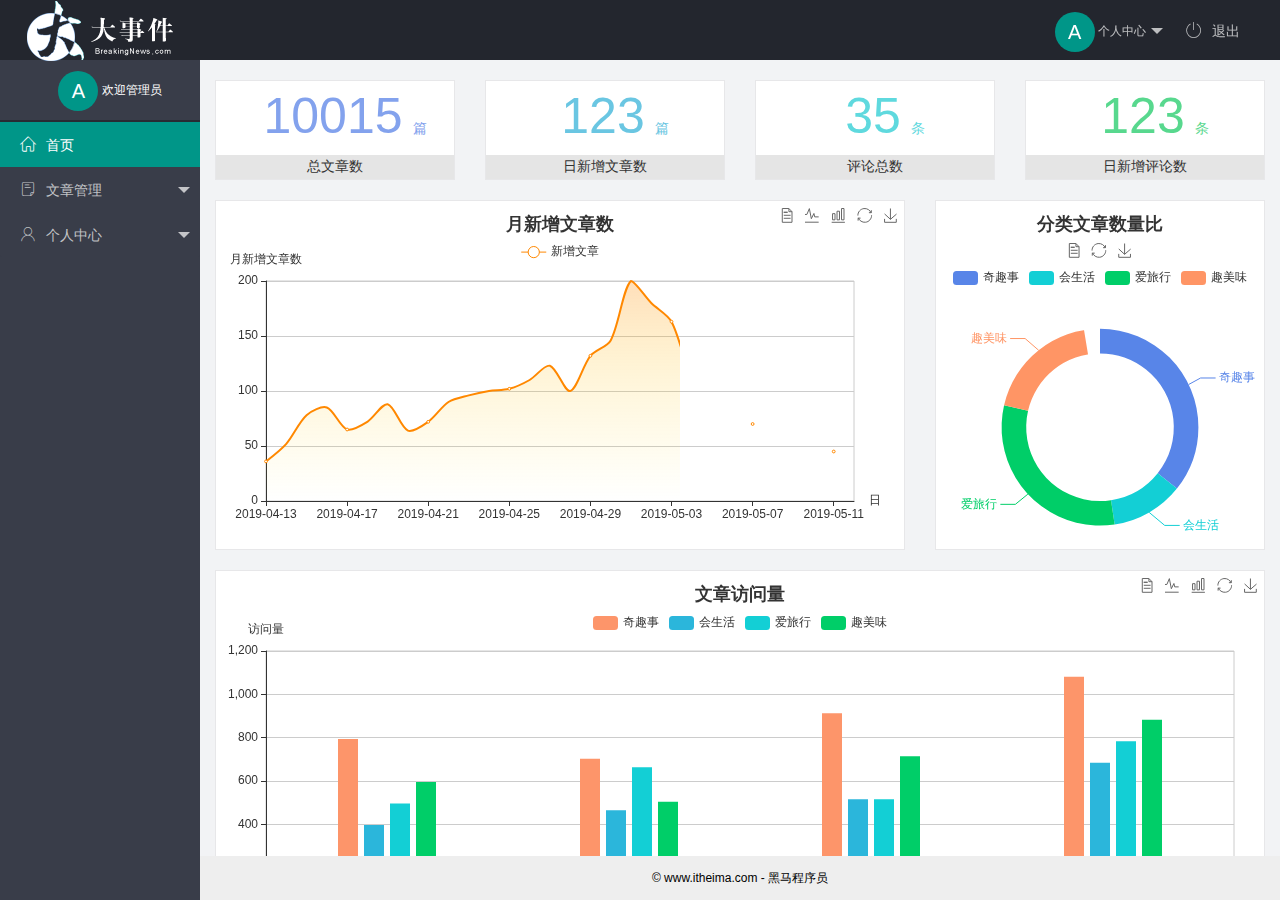
==== commit c619bac0: "完成个人中心的开发" ====
--- a/index.html
+++ b/index.html
@@ -2,40 +2,38 @@
 <html lang="en">
 
 <head>
-    <meta charset="UTF-8">
-    <meta http-equiv="X-UA-Compatible" content="IE=edge">
-    <meta name="viewport" content="width=device-width, initial-scale=1.0">
-    <title>后台首页</title>
-    <link rel="stylesheet" href="/assets/lib/layui/css/layui.css">
+    <meta charset="UTF-8" />
+    <meta name="viewport" content="width=device-width, initial-scale=1.0" />
+    <title>后台主页</title>
+    <!-- 导入 layui 的样式表 -->
+    <link rel="stylesheet" href="/assets/lib/layui/css/layui.css" />
     <!-- 导入第三方图标库 -->
-    <link rel="stylesheet" href="/assets/fonts/iconfont.css">
-    <link rel="stylesheet" href="/assets/css/index.css">
+    <link rel="stylesheet" href="/assets/fonts/iconfont.css" />
+    <!-- 导入自己的样式表 -->
+    <link rel="stylesheet" href="/assets/css/index.css" />
 </head>
 
-<body>
-
+<body class="layui-layout-body">
     <div class="layui-layout layui-layout-admin">
         <div class="layui-header">
-            <div class="layui-logo layui-hide-xs layui-bg-black">
-                <img src="/assets/images/logo.png" alt="">
+            <div class="layui-logo">
+                <img src="/assets/images/logo.png" alt="" />
             </div>
-            <!-- 头部区域（可配合layui 已有的水平导航） -->
+            <!-- 头部区域（可配合layui已有的水平导航） -->
             <ul class="layui-nav layui-layout-right">
-                <li class="layui-nav-item layui-hide layui-show-md-inline-block">
+                <li class="layui-nav-item">
                     <a href="javascript:;" class="userinfo">
-                        <img src="//tva1.sinaimg.cn/crop.0.0.118.118.180/5db11ff4gw1e77d3nqrv8j203b03cweg.jpg" class="layui-nav-img">
-                        <span class="text-avatar"></span> 个人中心
+                        <img src="http://t.cn/RCzsdCq" class="layui-nav-img" />
+                        <span class="text-avatar">A</span> 个人中心
                     </a>
                     <dl class="layui-nav-child">
-                        <dd><a href="">基本资料</a></dd>
-                        <dd><a href="">更换头像</a></dd>
-                        <dd><a href="">重置密码</a></dd>
+                        <dd><a href="/user/user_info.html" target="iframe">基本资料</a></dd>
+                        <dd><a href="/user/user_avatar.html" target="iframe">更换头像</a></dd>
+                        <dd><a href="/user/user_pwd.html" target="iframe">重置密码</a></dd>
                     </dl>
                 </li>
-                <li class="layui-nav-item" lay-unselect>
-                    <a href="JavaScript:;" id="loginout">
-                        <span class="iconfont icon-tuichu"></span>退出
-                    </a>
+                <li class="layui-nav-item">
+                    <a href="javascript:;" id="loginout"><span class="iconfont icon-tuichu"></span>退出</a>
                 </li>
             </ul>
         </div>
@@ -43,50 +41,40 @@
         <div class="layui-side layui-bg-black">
             <div class="layui-side-scroll">
                 <div class="userinfo">
-                    <img src="//tva1.sinaimg.cn/crop.0.0.118.118.180/5db11ff4gw1e77d3nqrv8j203b03cweg.jpg" class="layui-nav-img">
-                    <span class="text-avatar"></span>
-                    <span id="welcome">欢迎</span>
+                    <img src="http://t.cn/RCzsdCq" class="layui-nav-img" />
+                    <span class="text-avatar">A</span>
+                    <span id="welcome">欢迎 ***</span>
                 </div>
                 <!-- 左侧导航区域（可配合layui已有的垂直导航） -->
-                <ul class="layui-nav layui-nav-tree" lay-filter="test" lay-shrink="all">
+                <ul class="layui-nav layui-nav-tree" lay-shrink="all">
                     <li class="layui-nav-item layui-this">
-                        <a class="" href="/home/dashboard.html" target="iframe">
-                            <span class="iconfont icon-home"></span>首页</a>
-
+                        <a href="/home/dashboard.html" target="iframe"><span class="iconfont icon-home"></span>首页</a>
                     </li>
                     <li class="layui-nav-item">
-                        <a href="javascript:;">
-                            <span class="iconfont icon-16"></span>文章管理</a>
+                        <a class="" href="javascript:;"><span class="iconfont icon-16"></span>文章管理</a>
                         <dl class="layui-nav-child">
                             <dd>
-                                <a href="javascript:;">
-                                    <i class="layui-icon layui-icon-cols"></i>文章类别</a>
+                                <a href="" target=""><i class="layui-icon layui-icon-app"></i>文章类别</a>
                             </dd>
                             <dd>
-                                <a href="javascript:;">
-                                    <i class="layui-icon layui-icon-cols"></i>文章列表</a>
+                                <a href="" target=""><i class="layui-icon layui-icon-app"></i>文章列表</a>
                             </dd>
                             <dd>
-                                <a href="javascript:;">
-                                    <i class="layui-icon layui-icon-cols"></i>发布文章</a>
+                                <a href="" target=""><i class="layui-icon layui-icon-app"></i>发布文章</a>
                             </dd>
                         </dl>
                     </li>
                     <li class="layui-nav-item">
-                        <a href="javascript:;">
-                            <span class="iconfont icon-user"></span>个人中心</a>
+                        <a href="javascript:;"><span class="iconfont icon-user"></span>个人中心</a>
                         <dl class="layui-nav-child">
                             <dd>
-                                <a href="javascript:;">
-                                    <i class="layui-icon layui-icon-cols"></i>基本资料</a>
+                                <a href="/user/user_info.html" target="iframe"><i class="layui-icon layui-icon-app"></i>基本资料</a>
                             </dd>
                             <dd>
-                                <a href="javascript:;">
-                                    <i class="layui-icon layui-icon-cols"></i>更换头像</a>
+                                <a href="/user/user_avatar.html" target="iframe"><i class="layui-icon layui-icon-app"></i>更换头像</a>
                             </dd>
                             <dd>
-                                <a href="javascript:;">
-                                    <i class="layui-icon layui-icon-cols"></i>重置密码</a>
+                                <a href="/user/user_pwd.html" target="iframe"><i class="layui-icon layui-icon-app"></i>重置密码</a>
                             </dd>
                         </dl>
                     </li>
@@ -96,72 +84,22 @@
 
         <div class="layui-body">
             <!-- 内容主体区域 -->
-            <iframe src="" frameborder="0" name="iframe">
-
-            </iframe>
+            <iframe name="iframe" src="/home/dashboard.html" frameborder="0"></iframe>
         </div>
 
         <div class="layui-footer">
             <!-- 底部固定区域 -->
-            大事件后台管理系统
+            © www.itheima.com - 黑马程序员
         </div>
     </div>
+    <!-- 导入 layui 的JS文件 -->
     <script src="/assets/lib/layui/layui.all.js"></script>
-    <script>
-        //JS 
-        layui.use(['element', 'layer', 'util'], function() {
-            var element = layui.element,
-                layer = layui.layer,
-                util = layui.util,
-                $ = layui.$;
-
-            //头部事件
-            util.event('lay-header-event', {
-                //左侧菜单事件
-                menuLeft: function(othis) {
-                    layer.msg('展开左侧菜单的操作', {
-                        icon: 0
-                    });
-                },
-                menuRight: function() {
-                    layer.open({
-                        type: 1,
-                        content: '<div style="padding: 15px;">处理右侧面板的操作</div>',
-                        area: ['260px', '100%'],
-                        offset: 'rt' //右上角
-                            ,
-                        anim: 5,
-                        shadeClose: true
-                    });
-                }
-            });
-
-        });
-
-
-        var xhr = ""; //声明变量容纳XMLHttpRequest对象
-        //封装XMLHttpRequest对象创建⽅法（⽤于兼容低版本IE浏览器）
-        function createXHR() {
-            if (new window.XMLHttpRequest) { //如果浏览器⽀持对象XMLHttpRequest
-                xhr = new XMLHttpRequest();
-            } else {
-                xhr = new ActiveXObject("Microsoft.XMLH"); //低版本IE使⽤ActiveXObject
-            }
-        }
-        createXHR(); //调⽤函数以创建XMLHttpRequest对象
-        //使⽤XMLHttpRequest对象发送请求
-        xhr.open("get", "../../mock/userinfo.json", false); //创建请求
-        xhr.send(null); //发送请求
-        //获取返回的json数据，
-        var personStr = xhr.responseText; //返回的数据都是字符串，不具备对象⽅法
-        var per = JSON.parse(personStr); //使⽤JSON.parse⽅法将字符串数据转换为javascript对象
-        console.log(per) //tom
-    </script>”的文档
-
-    </script>
-    <script src="/assets/lib/layui/layui.all.js"></script>
-    <script src="/assets/lib/jquery.js" type="text/javascript"></script>
-    <script src="/assets/js/index.js" type="text/javascript"></script>
+    <!-- 导入 jQuery -->
+    <script src="/assets/lib/jquery.js"></script>
+    <!-- 导入自己封装的 baseAPI -->
+    <script src="/assets/js/baseAPI.js"></script>
+    <!-- 导入自己的 js 文件 -->
+    <script src="/assets/js/index.js"></script>
 </body>
 
 </html>